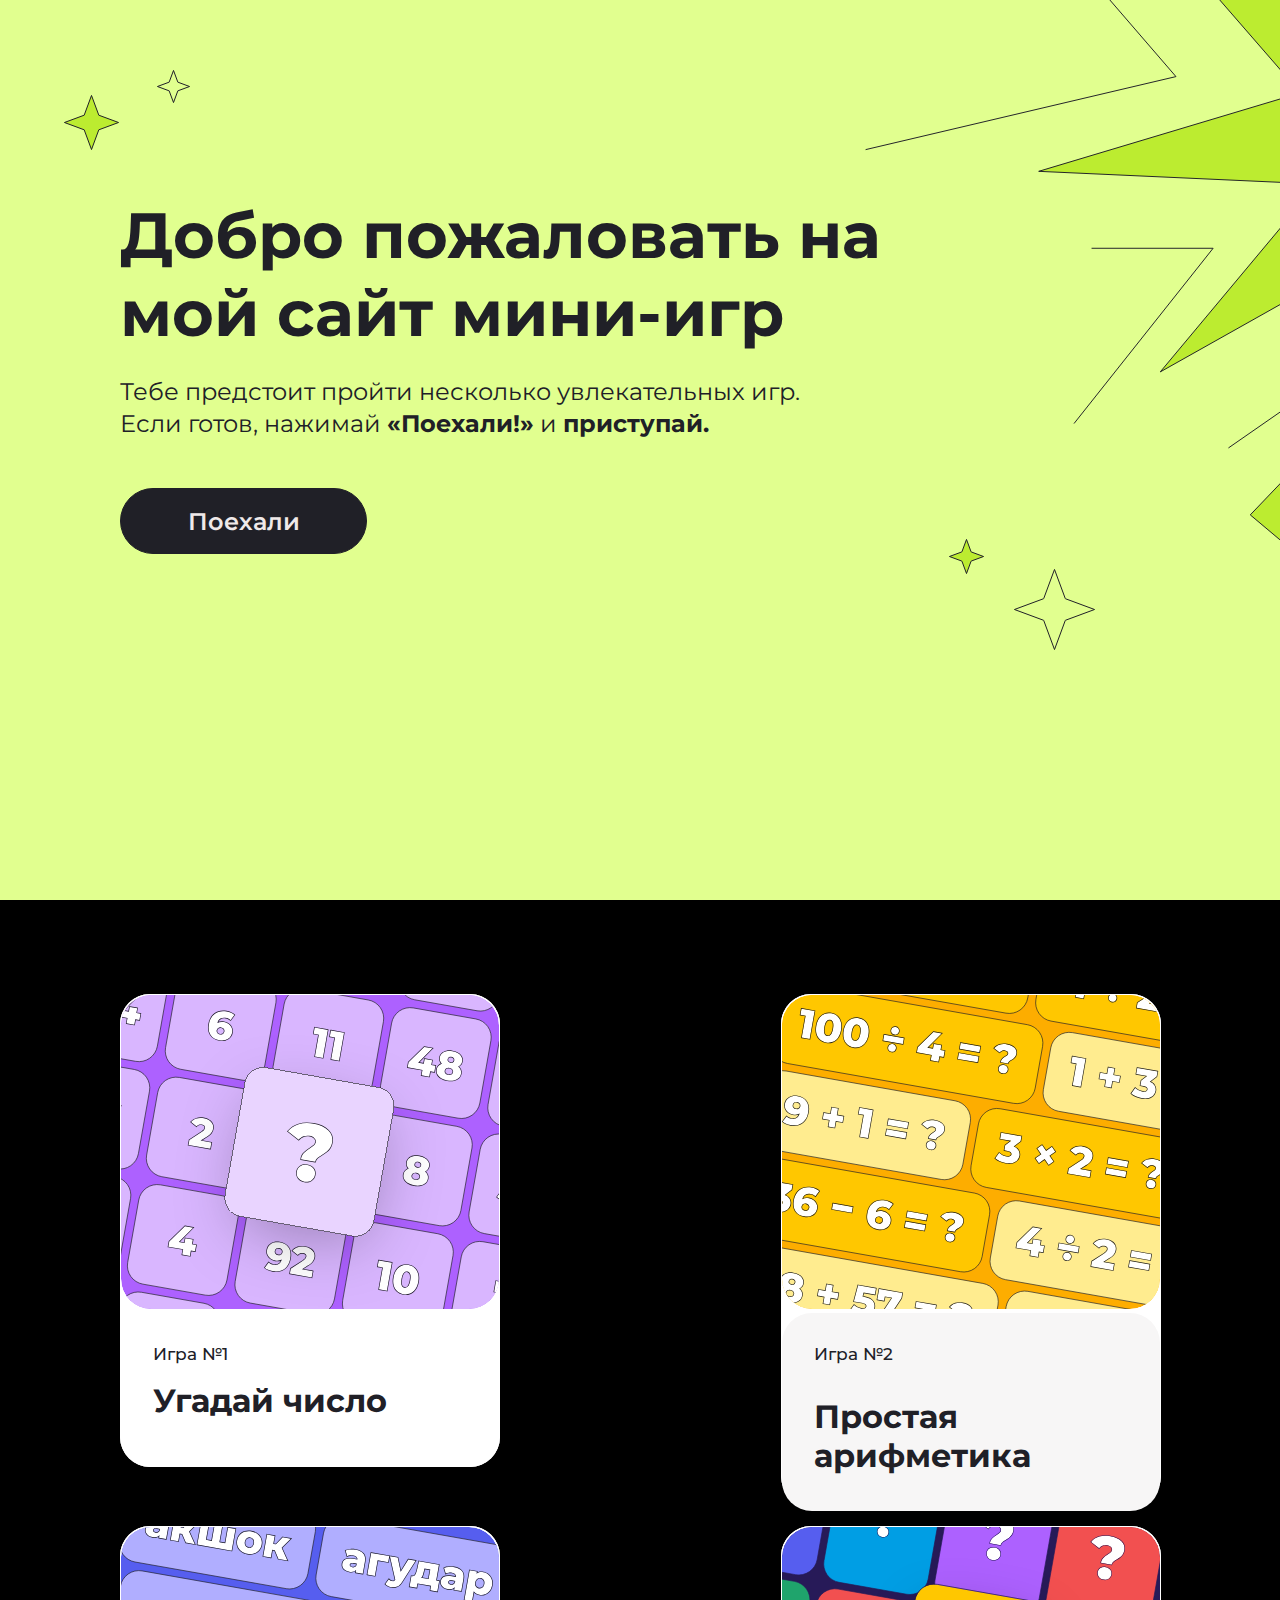
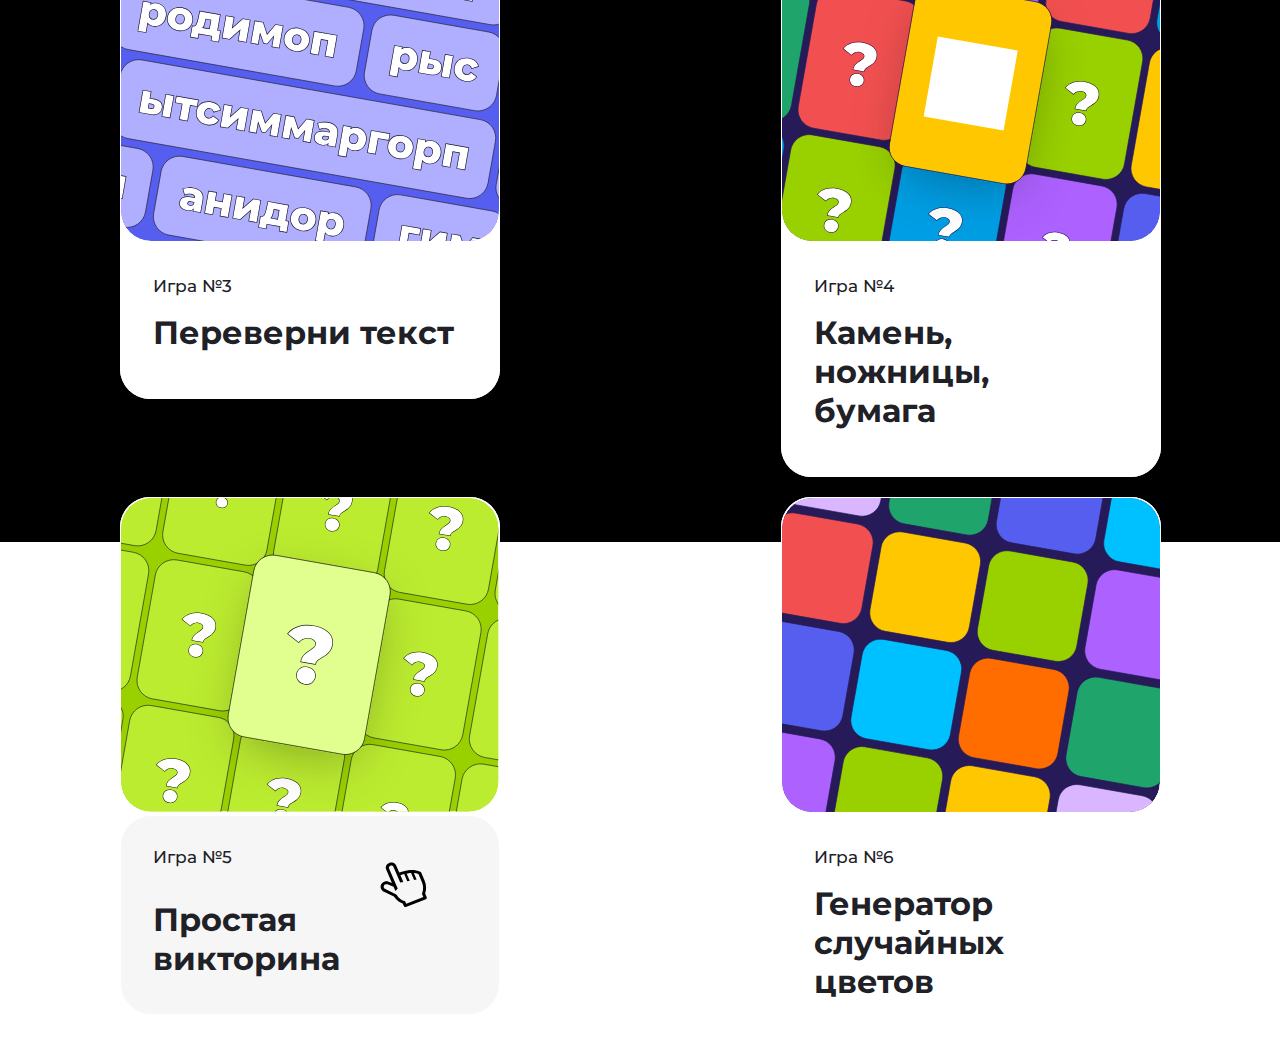
==== index.html @ 952670fd "убрала полосу" ====
<!-- index.html -->
<!DOCTYPE html>
<html lang="en">
 <head>
    <meta charset="UTF-8">
    <meta http-equiv="X-UA-Compatible" content="IE=edge">
    <meta name="viewport" content="width=device-width, initial-scale=1.0">
    <title>Мини-игры</title>
            <link rel="preconnect" href="https://fonts.googleapis.com">
            <link rel="preconnect" href="https://fonts.gstatic.com" crossorigin>
            <link href="https://fonts.googleapis.com/css2?family=Montserrat:wght@400;500;600&display=swap" rel="stylesheet">
            <link rel="stylesheet" type="text/css" href="stl.css">
</head>
<body>
    <div class="top-header center">
        <div class="header">
            <img src="img/Star 2.svg" alt="звезда 2" class="star2">
            <img src="img/Star 3.svg" alt="звезда 3" class="star3">
            <img src="img/Star 4.svg" alt="звезда 4" class="star4">
            <img src="img/Star 5.svg" alt="звезда 5" class="star5">
            <img src="img/Group 1597880565.svg"  alt="звезда 6" 
            class="grup">
       
        
        <h1 class="text">Добро пожаловать на мой сайт мини-игр</h1>
        <h2 class="top__text">Тебе предстоит пройти несколько увлекательных игр.
             Если готов, нажимай <strong>«Поехали!»</strong> и <strong>приступай.
                </strong></h2>
       
        <input type="button" class="buton" value="Поехали">
    </div>
    </div>


     
        <div class="product-box center">
        
            <div class="product-content">
                <div class="product-container center">
                <fieldset class="prod1">
                    <a class="product1" href="#">
                        <img src="img/card1.svg" alt="Викторина" 
                        class="product__img"></a>
                        <div class="link1">
                            <p class="product__name"  >Игра №1</p>
                            <p class="product__text1">Угадай число</p>
                            <div class="product__box-price" style="display: flex;gap: 2px;">
                            </div>
                        </div>
                         
                </fieldset>
                <fieldset class="prod2">
                    <a class="product1" href="#">
                        <img src="img/card2.svg" alt="Викторина" 
                        class="product__img"> </a>
                        <div class="link2">
                            <p class="product__name"  >Игра №2</p>
                            <p class="product__text2">Простая арифметика</p>
                            <div class="product__box-price" style="display: flex;gap: 2px;">
                            </div>
                        </div>
                        
                </fieldset>
       
                <fieldset class="prod1">
            <a class="product1" href="#">
                <img src="img/card3.svg" alt="перевертыш" 
                class="product__img"> </a>
                <div class="link1">
                    <p class="product__name"  >Игра №3</p>
                    <p class="product__text1">Переверни текст</p>
                    <div class="product__box-price" style="display: flex;gap: 2px;">
                    </div>
                </div>
                
                </fieldset>
           
                <fieldset class="prod4">
            <a class="product4" href="#">
            <img src="img/card4.svg" alt="КНБ" class="product__img"></a>
            <div class="link4">
                <p class="product__name">Игра №4</p>
                <p class="product__text4">Камень,<br> ножницы,<br>  
                    бумага</p>
                <div class="product__box-price" style="display: flex;gap: 2px;">
                </div>
            </div>

        
                </fieldset>
                <fieldset class="prod2">
                <a class="product5" href="#">
                <img src="img/card5.svg" alt="Првик" class="product__img"> </a>
                <div class="link2">
                    <p class="product__name">Игра №5</p>
                    <p class="product__text2">Простая викторина</p>
                    <img src="img/ruka.svg" alt="рука" class="prod__cart">
                    <div class="product__box-price" style="display: flex;gap: 2px;">
                    </div>
                </div>
    
           
                </fieldset>
                <fieldset class="prod4">
                    <a class="product4" href="#">
                    <img src="img/card6.svg" alt="ГСЦ" class="product__img"></a>
                    <div class="link4">
                        <p class="product__name">Игра №6</p>
                        <p class="product__text4">Генератор <br> случайных <br> цветов</p>
                        <div class="product__box-price" style="display: flex;gap: 2px;">
                        </div>
                    </div>
        
                
                    </fieldset>
            </div>
        </div>
        </div>
</body>
</html>
---- stl.css ----
*{
    margin: 0;
    padding: 0;
  }
  
  body {
    font-family: 'Montserrat','sans-serif';
  }
  .center {
    padding-left: calc(50% - 720px);
    padding-right: calc(50% - 720px);
  }
  
    .header {
      width: 1440px;
      height: 100vh;
      background: #E1FF8F;
      position: relative; 
 }
  .star2 {
    position: absolute;
     width: 57px;
    height: 57px;
    top: 94px;
    left: 63px;
    border: 1px 0px 0px 0px;
    color:#E1FF8F;
   
     }

.star3 {
    position: absolute;
    width: 35px;
    height: 35px;
    top: 69px;
    left: 156px;
    gap: 0px;
    border: 1px 0px 0px 0px;

}
.star4 {
  position: absolute;
  width: 83px;
  height: 83px;
  top: 568px;
  left: 1013px;
   
}
.star5 {
 /* width: 37px;
  height: 37px;
  top: 538px;
  left: 948px;
  color:#E1FF8F ;

   Star 5 */

box-sizing: border-box;
position: absolute;
width: 37px;
height: 37px;
left: 948px;
top: 538px;
color: #BCEC30;


}
.grup {
  position: absolute;       
  width: 574px;
  height: 1130.46px;
  top: -175px;
  left: 865px;
}
.text {
  font-family: Montserrat;
  font-size: 64px;
  font-weight: 700;
  line-height: 78.02px;
  text-align: left;
  width: 769px;
  height: 156px;
  color: #202027;
  padding-top: 196px;
  padding-bottom: 24px;
  padding-left: 120px;
  }

.top__text {
  font-family: Montserrat;
  font-size: 24px;
  font-weight: 400;
  line-height: 32px;
  text-align: left;
  width: 720px;
  height: 64px;
  color: #202027;
  padding-left: 120px;
  padding-bottom: 48px;

}
.buton {
 box-sizing: border-box;

/* Auto layout */
display: flex;
flex-direction: row;
justify-content: center;
align-items: center;
padding: 16px 28px;
gap: 10px;

width: 247px;
height: 66px;

background: #202027;
color: #efe9e9;
border: 1px solid #202027;
border-radius: 60px;
font-family: Montserrat;
font-size: 24px;
font-weight: 600;
line-height: 34.01px;
text-align: center;

/* Inside auto layout */
flex: none;
order: 1;
flex-grow: 0;
margin-left: 120px;
margin-bottom: 156px;
}

.buton:hover {
    background: #FFFFFF; /* Белый фон при наведении */
    color: #000000;      /* Черный текст при наведении */
  }

  .product-content {
  width: 100%;
  height: 1242px;
  background-color: #000;
  display: flex;
  column-gap: 32px;
  row-gap: 56px;
  flex-wrap: wrap;
}
.product-container {
  display: flex;
  flex-wrap: wrap;
  justify-content: space-between; /* Распределение пространства */
  width: 1201px;
  height: 1056px;
  padding-top: 94px;
  padding-bottom: 92px;
  padding-left: 120px;
  padding-right: 119px;
}

.product-container fieldset {
  margin-bottom: 20px; /* Отступ между рядами */
}

.prod1 {
  width: 378px;
  height: 473px;
  border-radius: 30px;
  border: 1px solid #ffffff;
  box-sizing: border-box;
  background: #ffffff;
}

.prod2{
  width: 378px;
  height: 512px;
  border-radius: 30px;
  border: 1px solid #ffffff;
  box-sizing: border-box;
  background: #ffffff;
  position: relative;
}
.prod__cart {
 position: absolute;
  width: 48px;
  height: 48px;
  top: 363px;
  left: 259px;
  
}

.prod4 {
  width: 378px;
  height: 551px;
  border-radius: 30px;
  border: 1px solid #ffffff;
  box-sizing: border-box;
  background: #ffffff;
}

.product__img {
  width: 378px;
  height: 314px;
  border-radius: 30px;
}

.link1 {
  width: 378px;
  height: 159px;
  border-radius: 30px;
}
.link2 {
  width: 378px;
  height: 198px;
  border-radius: 30px;
  background: #F7F6F6;
}

.link4 {
  width:378px;
  height: 237px;
  border-radius: 30px;
}


.product__name {
  font-family: Montserrat;
  font-size: 17.19px;
  font-weight: 500;
  line-height: 18.91px;
  text-align: left;
  color: #202027;
  width: 108px;
  height: 36px;
  padding-left: 32px;
  padding-top: 32px;
  border-radius: 52.58px;
}

.product__text1 {
  width: 314px;
  height: 39px;
  font-family: Montserrat;
  font-size: 32px;
  font-weight: 700;
  line-height: 39.01px;
  text-align: left;
  padding-left: 32px;
  padding-right: 32px;
  padding-bottom: 36px;
  color: #202027;
}
.product__text2 {
  width: 314px;
  height: 78px;
  font-family: Montserrat;
  font-size: 32px;
  font-weight: 700;
  line-height: 39.01px;
  text-align: left;
  padding-left: 32px;
  padding-right: 32px;
  padding-bottom: 36px;
  padding-top: 16px;
  color: #202027;
}
.product__text4 {
  width: 314px;
  height: 117px;
  font-family: Montserrat;
  font-size: 32px;
  font-weight: 700;
  line-height: 39.01px;
  text-align: left;
  padding-left: 32px;
  padding-right: 32px;
  padding-bottom: 36px;
  color: #202027;
} 

  .product-content {
    display: flex;
    column-gap: 32px;
    row-gap: 56px;
    flex-wrap: wrap;
  }
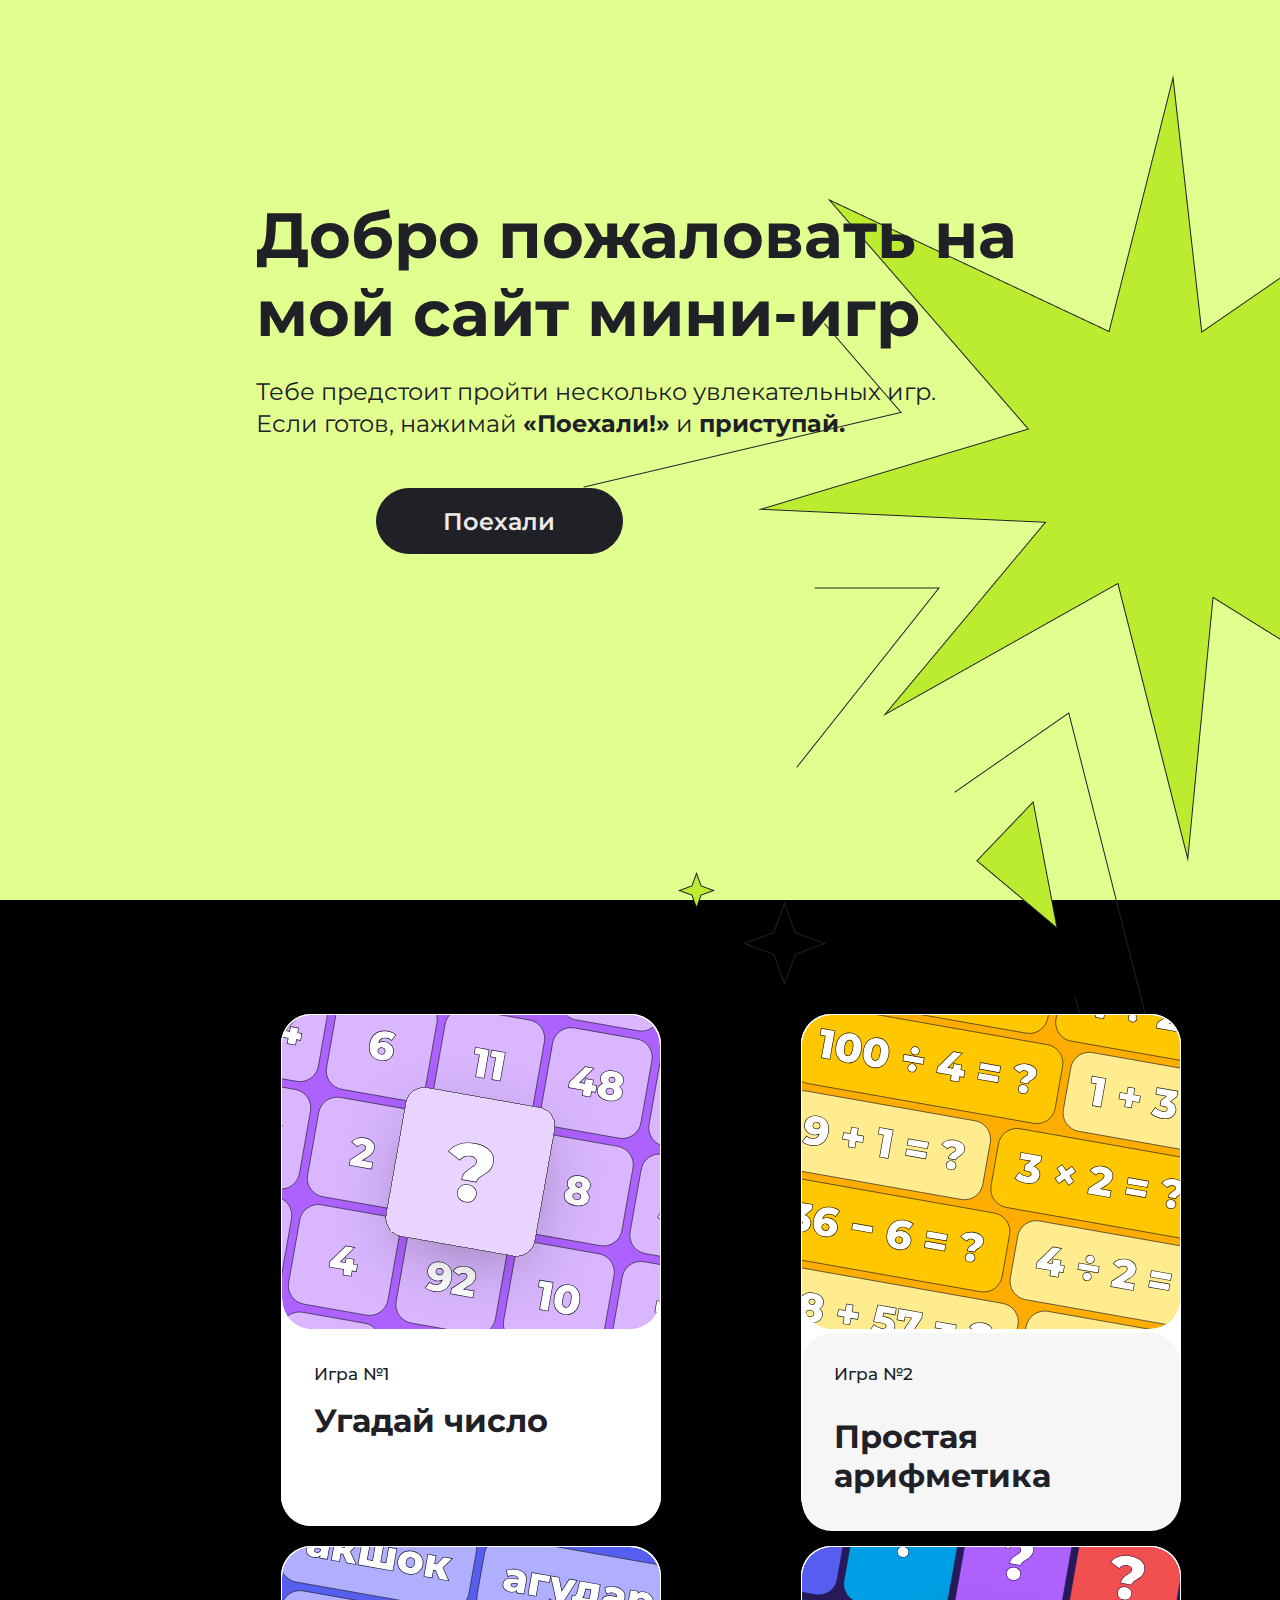
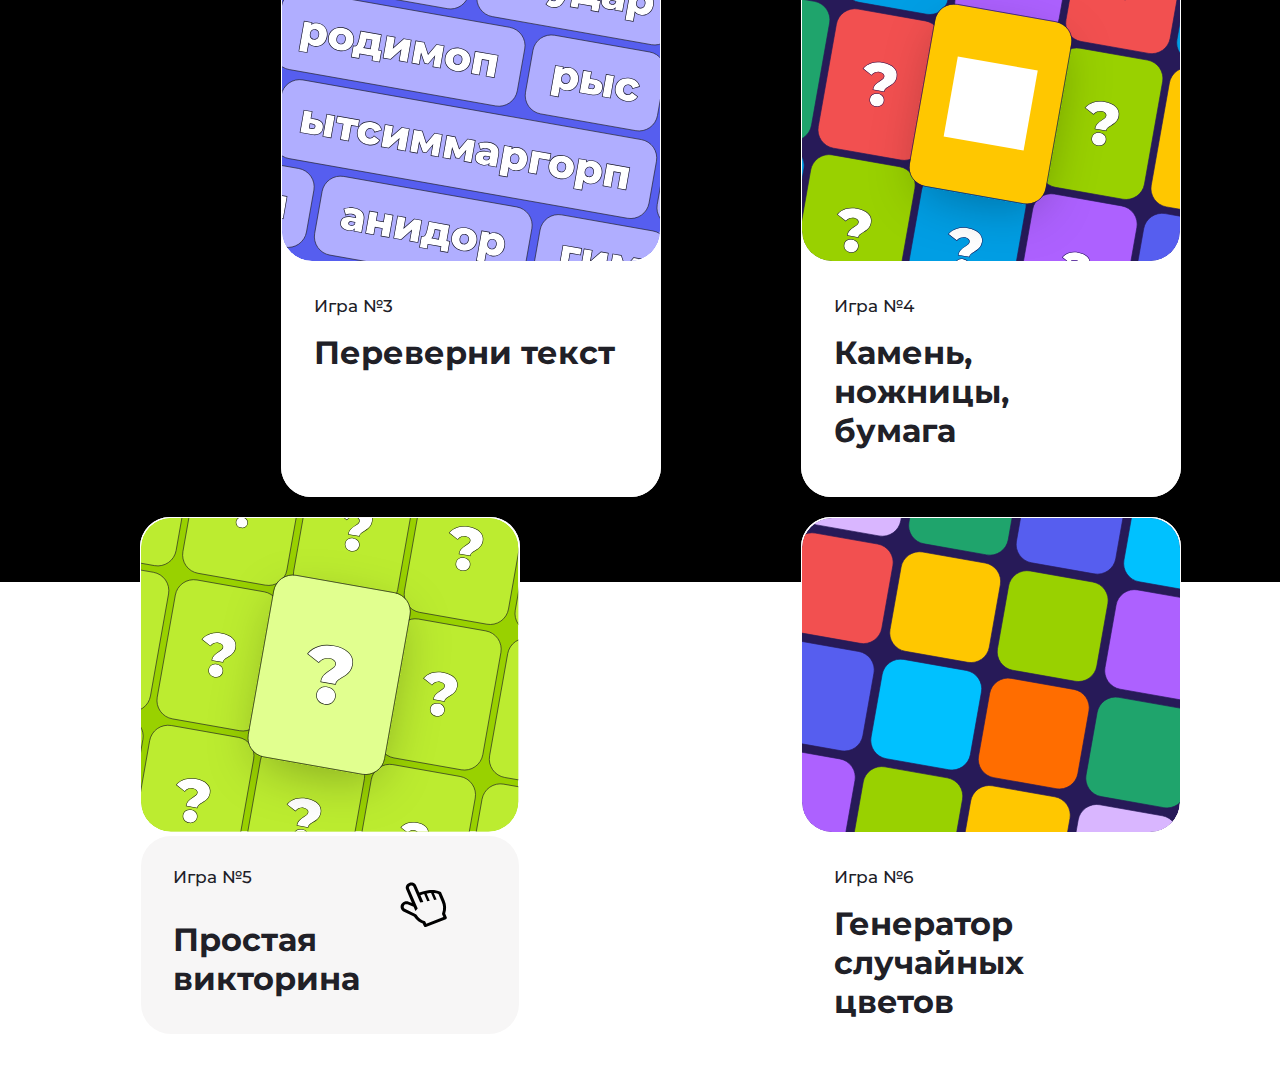
==== commit d829d184: "смотри hw-2 b и script" ====
--- a/index.html
+++ b/index.html
@@ -14,14 +14,8 @@
 <body>
     <div class="top-header center">
         <div class="header">
-            <img src="img/Star 2.svg" alt="звезда 2" class="star2">
-            <img src="img/Star 3.svg" alt="звезда 3" class="star3">
-            <img src="img/Star 4.svg" alt="звезда 4" class="star4">
-            <img src="img/Star 5.svg" alt="звезда 5" class="star5">
-            <img src="img/Group 1597880565.svg"  alt="звезда 6" 
-            class="grup">
-       
-        
+            <a class="logo" href="index.html"><img class="logo__img"  src="img/Group 1597880566.png" alt="logo"></a>     
+        <div class="head__text"> 
         <h1 class="text">Добро пожаловать на мой сайт мини-игр</h1>
         <h2 class="top__text">Тебе предстоит пройти несколько увлекательных игр.
              Если готов, нажимай <strong>«Поехали!»</strong> и <strong>приступай.
@@ -30,7 +24,7 @@
         <input type="button" class="buton" value="Поехали">
     </div>
     </div>
-
+    </div>
 
      
         <div class="product-box center">
--- a/stl.css
+++ b/stl.css
@@ -2,100 +2,60 @@
     margin: 0;
     padding: 0;
   }
-  
-  body {
-    font-family: 'Montserrat','sans-serif';
-  }
+   
   .center {
     padding-left: calc(50% - 720px);
-    padding-right: calc(50% - 720px);
-  }
-  
+    padding-right: calc(50% - 7200px);
+  }
+  .top-header {
+    max-width: 100%;
+    height: 100vh;
+    
+}
     .header {
-      width: 1440px;
+      width: 100%;
       height: 100vh;
       background: #E1FF8F;
+      background-size: cover;
+      background-position: center;
+      background-repeat: no-repeat;
       position: relative; 
+      display: flex;
+      flex-direction: column;
+      align-items: center;
+    
  }
-  .star2 {
-    position: absolute;
-     width: 57px;
-    height: 57px;
-    top: 94px;
-    left: 63px;
-    border: 1px 0px 0px 0px;
-    color:#E1FF8F;
-   
-     }
-
-.star3 {
-    position: absolute;
-    width: 35px;
-    height: 35px;
-    top: 69px;
-    left: 156px;
-    gap: 0px;
-    border: 1px 0px 0px 0px;
-
-}
-.star4 {
+.logo__img {
+  padding-top: 356 px;
+  padding-left: 171px;
+}
+.head__text {
+  display: flex;
+  flex-direction: column;
+  align-items: flex-start;
   position: absolute;
-  width: 83px;
-  height: 83px;
-  top: 568px;
-  left: 1013px;
-   
-}
-.star5 {
- /* width: 37px;
-  height: 37px;
-  top: 538px;
-  left: 948px;
-  color:#E1FF8F ;
-
-   Star 5 */
-
-box-sizing: border-box;
-position: absolute;
-width: 37px;
-height: 37px;
-left: 948px;
-top: 538px;
-color: #BCEC30;
-
-
-}
-.grup {
-  position: absolute;       
-  width: 574px;
-  height: 1130.46px;
-  top: -175px;
-  left: 865px;
-}
+  max-width: 769px;
+  top: 196px;
+ }
 .text {
   font-family: Montserrat;
   font-size: 64px;
   font-weight: 700;
   line-height: 78.02px;
   text-align: left;
-  width: 769px;
+  max-width: 769px;
   height: 156px;
   color: #202027;
-  padding-top: 196px;
   padding-bottom: 24px;
-  padding-left: 120px;
-  }
-
+   }
 .top__text {
   font-family: Montserrat;
   font-size: 24px;
   font-weight: 400;
   line-height: 32px;
   text-align: left;
-  width: 720px;
-  height: 64px;
-  color: #202027;
-  padding-left: 120px;
+  max-width: 720px;
+  color: #202027;
   padding-bottom: 48px;
 
 }
@@ -141,16 +101,18 @@
   height: 1242px;
   background-color: #000;
   display: flex;
-  column-gap: 32px;
+  flex-direction: column;
   row-gap: 56px;
   flex-wrap: wrap;
+  padding: 20px; /* Отступы вокруг контента */
 }
 .product-container {
   display: flex;
   flex-wrap: wrap;
   justify-content: space-between; /* Распределение пространства */
-  width: 1201px;
+ max-width: 1201px;
   height: 1056px;
+
   padding-top: 94px;
   padding-bottom: 92px;
   padding-left: 120px;
@@ -162,12 +124,14 @@
 }
 
 .prod1 {
-  width: 378px;
-  height: 473px;
+  width: 100%; /* Заменено фиксированной шириной на 100% */
+  max-width: 378px; /* Максимальная ширина блока */
+  height: auto; /* Автоматическая высота */
   border-radius: 30px;
   border: 1px solid #ffffff;
   box-sizing: border-box;
   background: #ffffff;
+  margin: 0 auto; /* Центрирование блока */
 }
 
 .prod2{
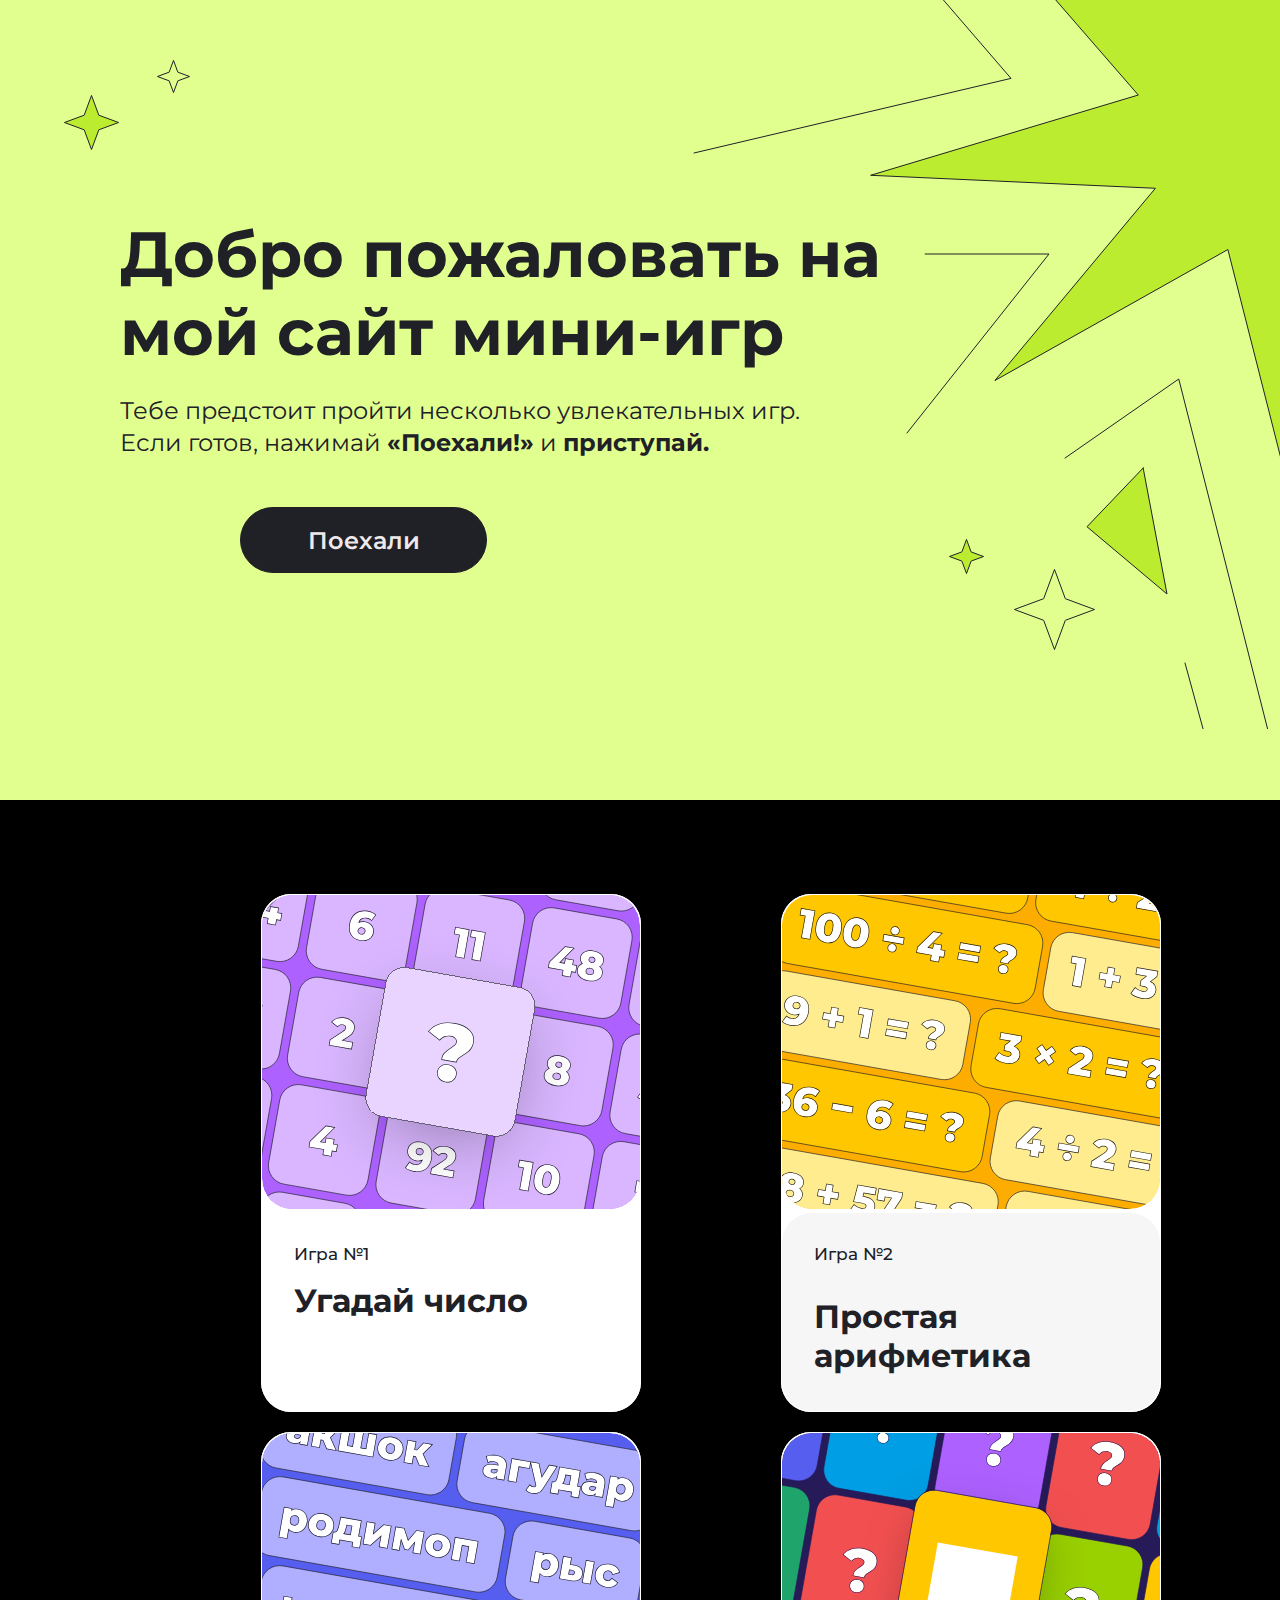
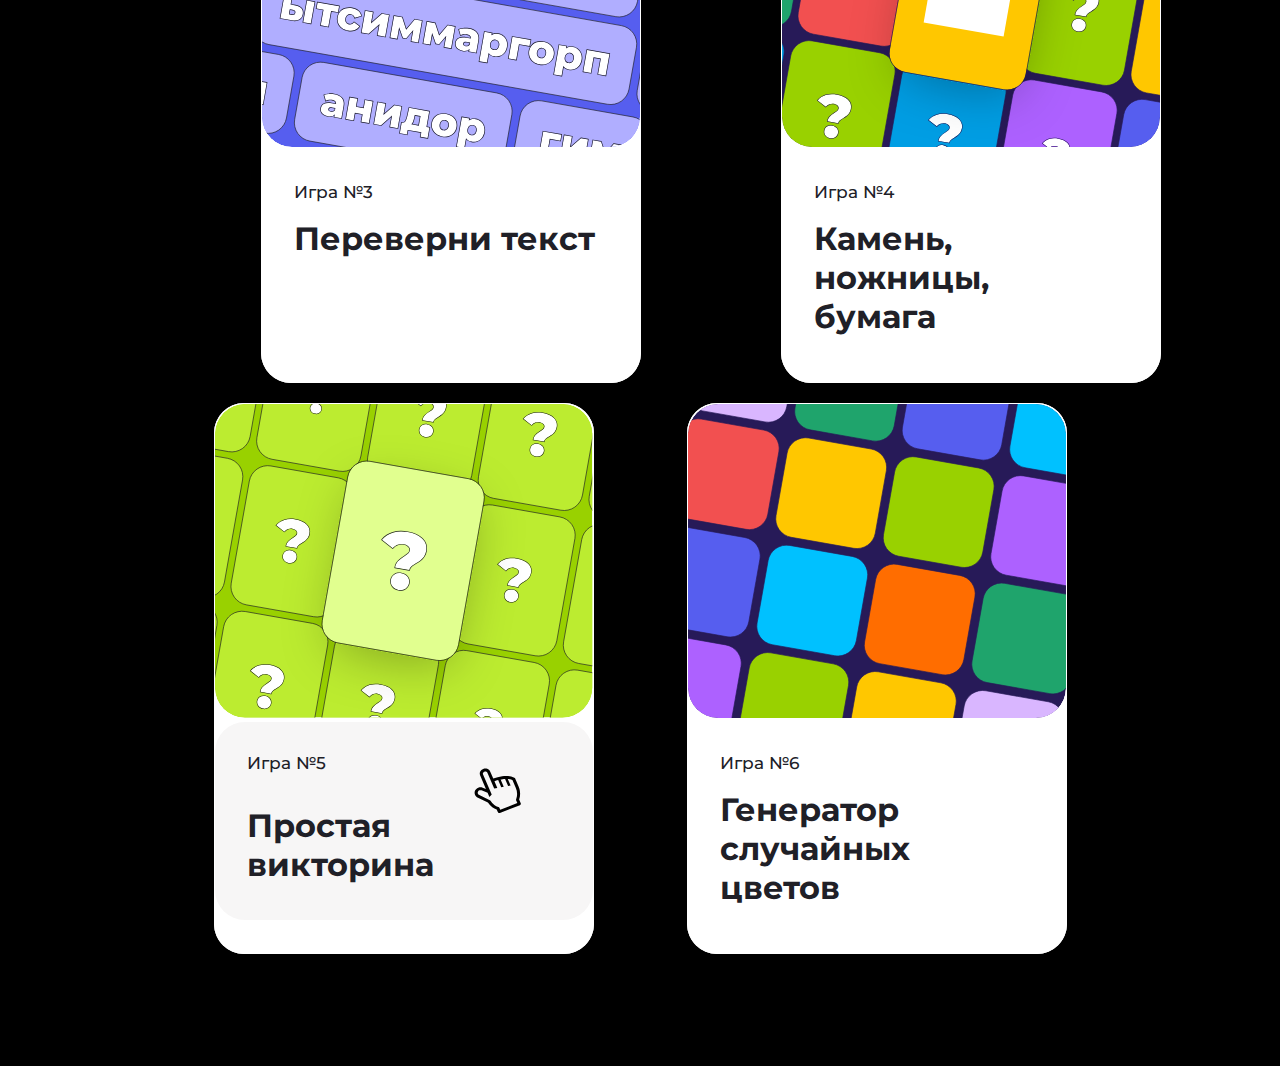
==== commit 9d4630bf: "Add files via upload" ====
--- a/index.html
+++ b/index.html
@@ -1,114 +1,111 @@
- <!-- index.html -->
-<!DOCTYPE html>
-<html lang="en">
- <head>
-    <meta charset="UTF-8">
-    <meta http-equiv="X-UA-Compatible" content="IE=edge">
-    <meta name="viewport" content="width=device-width, initial-scale=1.0">
-    <title>Мини-игры</title>
-            <link rel="preconnect" href="https://fonts.googleapis.com">
-            <link rel="preconnect" href="https://fonts.gstatic.com" crossorigin>
-            <link href="https://fonts.googleapis.com/css2?family=Montserrat:wght@400;500;600&display=swap" rel="stylesheet">
-            <link rel="stylesheet" type="text/css" href="stl.css">
-</head>
-<body>
-    <div class="top-header center">
-        <div class="header">
-            <a class="logo" href="index.html"><img class="logo__img"  src="img/Group 1597880566.png" alt="logo"></a>     
-        <div class="head__text"> 
-        <h1 class="text">Добро пожаловать на мой сайт мини-игр</h1>
-        <h2 class="top__text">Тебе предстоит пройти несколько увлекательных игр.
-             Если готов, нажимай <strong>«Поехали!»</strong> и <strong>приступай.
-                </strong></h2>
-       
-        <input type="button" class="buton" value="Поехали">
-    </div>
-    </div>
-    </div>
-
-     
-        <div class="product-box center">
-        
-            <div class="product-content">
-                <div class="product-container center">
-                <fieldset class="prod1">
-                    <a class="product1" href="#">
-                        <img src="img/card1.svg" alt="Викторина" 
-                        class="product__img"></a>
-                        <div class="link1">
-                            <p class="product__name"  >Игра №1</p>
-                            <p class="product__text1">Угадай число</p>
-                            <div class="product__box-price" style="display: flex;gap: 2px;">
-                            </div>
-                        </div>
-                         
-                </fieldset>
-                <fieldset class="prod2">
-                    <a class="product1" href="#">
-                        <img src="img/card2.svg" alt="Викторина" 
-                        class="product__img"> </a>
-                        <div class="link2">
-                            <p class="product__name"  >Игра №2</p>
-                            <p class="product__text2">Простая арифметика</p>
-                            <div class="product__box-price" style="display: flex;gap: 2px;">
-                            </div>
-                        </div>
-                        
-                </fieldset>
-       
-                <fieldset class="prod1">
-            <a class="product1" href="#">
-                <img src="img/card3.svg" alt="перевертыш" 
-                class="product__img"> </a>
-                <div class="link1">
-                    <p class="product__name"  >Игра №3</p>
-                    <p class="product__text1">Переверни текст</p>
-                    <div class="product__box-price" style="display: flex;gap: 2px;">
-                    </div>
-                </div>
-                
-                </fieldset>
-           
-                <fieldset class="prod4">
-            <a class="product4" href="#">
-            <img src="img/card4.svg" alt="КНБ" class="product__img"></a>
-            <div class="link4">
-                <p class="product__name">Игра №4</p>
-                <p class="product__text4">Камень,<br> ножницы,<br>  
-                    бумага</p>
-                <div class="product__box-price" style="display: flex;gap: 2px;">
-                </div>
-            </div>
-
-        
-                </fieldset>
-                <fieldset class="prod2">
-                <a class="product5" href="#">
-                <img src="img/card5.svg" alt="Првик" class="product__img"> </a>
-                <div class="link2">
-                    <p class="product__name">Игра №5</p>
-                    <p class="product__text2">Простая викторина</p>
-                    <img src="img/ruka.svg" alt="рука" class="prod__cart">
-                    <div class="product__box-price" style="display: flex;gap: 2px;">
-                    </div>
-                </div>
-    
-           
-                </fieldset>
-                <fieldset class="prod4">
-                    <a class="product4" href="#">
-                    <img src="img/card6.svg" alt="ГСЦ" class="product__img"></a>
-                    <div class="link4">
-                        <p class="product__name">Игра №6</p>
-                        <p class="product__text4">Генератор <br> случайных <br> цветов</p>
-                        <div class="product__box-price" style="display: flex;gap: 2px;">
-                        </div>
-                    </div>
-        
-                
-                    </fieldset>
-            </div>
-        </div>
-        </div>
-</body>
+ <!-- index.html -->
+<!DOCTYPE html>
+<html lang="en">
+ <head>
+    <meta charset="UTF-8">
+    <meta http-equiv="X-UA-Compatible" content="IE=edge">
+    <meta name="viewport" content="width=device-width, initial-scale=1.0">
+    <title>Мини-игры</title>
+            <link rel="preconnect" href="https://fonts.googleapis.com">
+            <link rel="preconnect" href="https://fonts.gstatic.com" crossorigin>
+            <link href="https://fonts.googleapis.com/css2?family=Montserrat:wght@400;500;600&display=swap" rel="stylesheet">
+            <link rel="stylesheet" type="text/css" href="stl.css">
+</head>
+<div>
+    <div class="top-header">
+      <div class="header center">
+            <a class="logo" href="index.html"><img class="bac"></a>     
+       <div class="head__text"> 
+        <h1 class="text">Добро пожаловать на мой сайт мини-игр</h1>
+        <h2 class="top__text">Тебе предстоит пройти несколько увлекательных игр.
+             Если готов, нажимай <strong>«Поехали!»</strong> и <strong>приступай.
+                </strong></h2>
+       
+        <input type="button" class="buton" value="Поехали">
+    </div>
+</div> 
+    </div>
+    </div>
+        <div class="product-box">
+        
+            <div class="product-content center">
+                <div class="product-container">
+                <fieldset class="prod1">
+                    <a class="product1" href="#">
+                        <img src="img/card1.svg" alt="Викторина" 
+                        class="product__img"></a>
+                        <div class="link1">
+                            <p class="product__name"  >Игра №1</p>
+                            <p class="product__text1">Угадай число</p>
+                            <div class="product__box-price" style="display: flex;gap: 2px;">
+                            </div>
+                        </div>
+                         
+                </fieldset>
+                <fieldset class="prod2">
+                    <a class="product1" href="#">
+                        <img src="img/card2.svg" alt="Викторина" 
+                        class="product__img"> </a>
+                        <div class="link2">
+                            <p class="product__name"  >Игра №2</p>
+                            <p class="product__text2">Простая арифметика</p>
+                            <div class="product__box-price" style="display: flex;gap: 2px;">
+                            </div>
+                        </div>
+                        
+                </fieldset>
+       
+                <fieldset class="prod1">
+            <a class="product1" href="#">
+                <img src="img/card3.svg" alt="перевертыш" 
+                class="product__img"> </a>
+                <div class="link1">
+                    <p class="product__name"  >Игра №3</p>
+                    <p class="product__text1">Переверни текст</p>
+                    <div class="product__box-price" style="display: flex;gap: 2px;">
+                    </div>
+                </div>
+                </fieldset>
+           
+                <fieldset class="prod4">
+            <a class="product4" href="#">
+            <img src="img/card4.svg" alt="КНБ" class="product__img">
+            </a>
+            <div class="link4">
+                <p class="product__name">Игра №4</p>
+                <p class="product__text4">Камень,<br> ножницы,<br>  
+                    бумага</p>
+                <div class="product__box-price" style="display: flex;gap: 2px;">
+                </div>
+            </div>
+
+        
+                </fieldset>
+                <fieldset class="prod2">
+                <a class="product5" href="#">
+                <img src="img/card5.svg" alt="Првик" class="product__img"> </a>
+                <div class="link2">
+                    <p class="product__name">Игра №5</p>
+                    <p class="product__text2">Простая викторина</p>
+                    <img src="img/ruka.svg" alt="рука" class="prod__cart">
+                    <div class="product__box-price" style="display: flex;gap: 2px;">
+                    </div>
+                </div>
+    
+           
+                </fieldset>
+                <fieldset class="prod4">
+                    <a class="product4" href="#">
+                    <img src="img/card6.svg" alt="ГСЦ" class="product__img"></a>
+                    <div class="link4">
+                        <p class="product__name">Игра №6</p>
+                        <p class="product__text4">Генератор <br> случайных <br> цветов</p>
+                        <div class="product__box-price" style="display: flex;gap: 2px;">
+                        </div>
+                    </div>
+                </fieldset>
+            </div>
+        </div>
+        </div>
+</body>
 </html>--- a/stl.css
+++ b/stl.css
@@ -1,250 +1,243 @@
-*{
-    margin: 0;
-    padding: 0;
-  }
-   
-  .center {
-    padding-left: calc(50% - 720px);
-    padding-right: calc(50% - 7200px);
-  }
-  .top-header {
-    max-width: 100%;
-    height: 100vh;
-    
-}
-    .header {
-      width: 100%;
-      height: 100vh;
-      background: #E1FF8F;
-      background-size: cover;
-      background-position: center;
-      background-repeat: no-repeat;
-      position: relative; 
-      display: flex;
-      flex-direction: column;
-      align-items: center;
-    
- }
-.logo__img {
-  padding-top: 356 px;
-  padding-left: 171px;
-}
-.head__text {
-  display: flex;
-  flex-direction: column;
-  align-items: flex-start;
-  position: absolute;
-  max-width: 769px;
-  top: 196px;
- }
-.text {
-  font-family: Montserrat;
-  font-size: 64px;
-  font-weight: 700;
-  line-height: 78.02px;
-  text-align: left;
-  max-width: 769px;
-  height: 156px;
-  color: #202027;
-  padding-bottom: 24px;
-   }
-.top__text {
-  font-family: Montserrat;
-  font-size: 24px;
-  font-weight: 400;
-  line-height: 32px;
-  text-align: left;
-  max-width: 720px;
-  color: #202027;
-  padding-bottom: 48px;
-
-}
-.buton {
- box-sizing: border-box;
-
-/* Auto layout */
-display: flex;
-flex-direction: row;
-justify-content: center;
-align-items: center;
-padding: 16px 28px;
-gap: 10px;
-
-width: 247px;
-height: 66px;
-
-background: #202027;
-color: #efe9e9;
-border: 1px solid #202027;
-border-radius: 60px;
-font-family: Montserrat;
-font-size: 24px;
-font-weight: 600;
-line-height: 34.01px;
-text-align: center;
-
-/* Inside auto layout */
-flex: none;
-order: 1;
-flex-grow: 0;
-margin-left: 120px;
-margin-bottom: 156px;
-}
-
-.buton:hover {
-    background: #FFFFFF; /* Белый фон при наведении */
-    color: #000000;      /* Черный текст при наведении */
-  }
-
-  .product-content {
-  width: 100%;
-  height: 1242px;
-  background-color: #000;
-  display: flex;
-  flex-direction: column;
-  row-gap: 56px;
-  flex-wrap: wrap;
-  padding: 20px; /* Отступы вокруг контента */
-}
-.product-container {
-  display: flex;
-  flex-wrap: wrap;
-  justify-content: space-between; /* Распределение пространства */
- max-width: 1201px;
-  height: 1056px;
-
-  padding-top: 94px;
-  padding-bottom: 92px;
-  padding-left: 120px;
-  padding-right: 119px;
-}
-
-.product-container fieldset {
-  margin-bottom: 20px; /* Отступ между рядами */
-}
-
-.prod1 {
-  width: 100%; /* Заменено фиксированной шириной на 100% */
-  max-width: 378px; /* Максимальная ширина блока */
-  height: auto; /* Автоматическая высота */
-  border-radius: 30px;
-  border: 1px solid #ffffff;
-  box-sizing: border-box;
-  background: #ffffff;
-  margin: 0 auto; /* Центрирование блока */
-}
-
-.prod2{
-  width: 378px;
-  height: 512px;
-  border-radius: 30px;
-  border: 1px solid #ffffff;
-  box-sizing: border-box;
-  background: #ffffff;
-  position: relative;
-}
-.prod__cart {
- position: absolute;
-  width: 48px;
-  height: 48px;
-  top: 363px;
-  left: 259px;
-  
-}
-
-.prod4 {
-  width: 378px;
-  height: 551px;
-  border-radius: 30px;
-  border: 1px solid #ffffff;
-  box-sizing: border-box;
-  background: #ffffff;
-}
-
-.product__img {
-  width: 378px;
-  height: 314px;
-  border-radius: 30px;
-}
-
-.link1 {
-  width: 378px;
-  height: 159px;
-  border-radius: 30px;
-}
-.link2 {
-  width: 378px;
-  height: 198px;
-  border-radius: 30px;
-  background: #F7F6F6;
-}
-
-.link4 {
-  width:378px;
-  height: 237px;
-  border-radius: 30px;
-}
-
-
-.product__name {
-  font-family: Montserrat;
-  font-size: 17.19px;
-  font-weight: 500;
-  line-height: 18.91px;
-  text-align: left;
-  color: #202027;
-  width: 108px;
-  height: 36px;
-  padding-left: 32px;
-  padding-top: 32px;
-  border-radius: 52.58px;
-}
-
-.product__text1 {
-  width: 314px;
-  height: 39px;
-  font-family: Montserrat;
-  font-size: 32px;
-  font-weight: 700;
-  line-height: 39.01px;
-  text-align: left;
-  padding-left: 32px;
-  padding-right: 32px;
-  padding-bottom: 36px;
-  color: #202027;
-}
-.product__text2 {
-  width: 314px;
-  height: 78px;
-  font-family: Montserrat;
-  font-size: 32px;
-  font-weight: 700;
-  line-height: 39.01px;
-  text-align: left;
-  padding-left: 32px;
-  padding-right: 32px;
-  padding-bottom: 36px;
-  padding-top: 16px;
-  color: #202027;
-}
-.product__text4 {
-  width: 314px;
-  height: 117px;
-  font-family: Montserrat;
-  font-size: 32px;
-  font-weight: 700;
-  line-height: 39.01px;
-  text-align: left;
-  padding-left: 32px;
-  padding-right: 32px;
-  padding-bottom: 36px;
-  color: #202027;
-} 
-
-  .product-content {
-    display: flex;
-    column-gap: 32px;
-    row-gap: 56px;
-    flex-wrap: wrap;
-  }
-  +*{
+    margin: 0;
+    padding: 0;
+   }
+
+html, body {
+    height: 100%;
+}
+  
+  body {
+    font-family: 'Montserrat','sans-serif';
+  }
+  
+.center {
+  padding-left: calc(50%-600PX);
+  padding-right: calc(50%-600px);
+}
+
+    .header {
+      background: url(img/Group\ 1597880565.svg) no-repeat  right top,
+      url(img/Star\ 2.svg) no-repeat 63px 94px,
+      url(img/Star\ 3.svg) no-repeat 156px 59px,
+      url(img/Star\ 4.svg) no-repeat 1013px 568px,
+      url(img/Star\ 5.svg) no-repeat 948px 538px;
+     
+     }
+     .top-header {
+      height: 800px;
+      background: rgba(225, 255, 143, 1); 
+    }
+  
+.head__text {
+  display: flex;
+  flex-direction: column;
+  align-items: flex-start;
+  max-width: 769px;
+  padding-top: 196px;
+  padding-left: 120px;
+ }
+.text {
+  font-family: Montserrat;
+  font-size: 64px;
+  font-weight: 700;
+  line-height: 78.02px;
+  text-align: left;
+  max-width: 769px;
+  height: 156px;
+  color: #202027;
+  padding-bottom: 24px;
+   }
+.top__text {
+  font-family: Montserrat;
+  font-size: 24px;
+  font-weight: 400;
+  line-height: 32px;
+  text-align: left;
+  max-width: 720px;
+  color: #202027;
+  padding-bottom: 48px;
+
+}
+.buton {
+ box-sizing: border-box;
+
+/* Auto layout */
+display: flex;
+flex-direction: row;
+justify-content: center;
+align-items: center;
+padding: 16px 28px;
+gap: 10px;
+
+width: 247px;
+height: 66px;
+
+background: #202027;
+color: #efe9e9;
+border: 1px solid #202027;
+border-radius: 60px;
+font-family: Montserrat;
+font-size: 24px;
+font-weight: 600;
+line-height: 34.01px;
+text-align: center;
+
+/* Inside auto layout */
+flex: none;
+order: 1;
+flex-grow: 0;
+margin-left: 120px;
+margin-bottom: 156px;
+}
+
+.buton:hover {
+    background: #FFFFFF; /* Белый фон при наведении */
+    color: #000000;      /* Черный текст при наведении */
+  }
+.product-box {
+  width: 100%;
+  min-height: 1242px; 
+}
+  .product-content {
+
+   background-color: #000;
+  display: flex;
+  flex-direction: column;
+  row-gap: 56px;
+  flex-wrap: wrap;
+  column-gap: 32px;
+  
+}
+.product-container {
+  display: flex;
+  flex-wrap: wrap;
+  justify-content: space-between; /* Распределение пространства */
+  padding-top: 94px;
+  padding-bottom: 92px;
+  padding-left: 120px;
+  padding-right: 119px;
+  justify-content: space-evenly;
+  
+}
+
+
+.product-container fieldset {
+  margin-bottom: 20px; /* Отступ между рядами */
+}
+
+.prod1 {
+  width: 100%; /* Заменено фиксированной шириной на 100% */
+  max-width: 378px; /* Максимальная ширина блока */
+  height: auto; /* Автоматическая высота */
+  border-radius: 30px;
+  border: 1px solid #ffffff;
+  box-sizing: border-box;
+  background: #ffffff;
+  margin: 0 auto; /* Центрирование блока */
+}
+
+.prod2{
+ 
+  border-radius: 30px;
+  border: 1px solid #ffffff;
+  box-sizing: border-box;
+  background: #ffffff;
+  position: relative;
+}
+.prod__cart {
+ position: absolute;
+  width: 48px;
+  height: 48px;
+  top: 363px;
+  left: 259px;
+  }
+
+.prod4 {
+  width: 378px;
+  height: 551px;
+  border-radius: 30px;
+  border: 1px solid #ffffff;
+  box-sizing: border-box;
+  background: #ffffff;
+}
+
+.product__img {
+  width: 378px;
+  height: 314px;
+  border-radius: 30px;
+ 
+}
+
+.link1 {
+  width: 378px;
+  height: 159px;
+  border-radius: 30px;
+}
+.link2 {
+  width: 378px;
+  height: 198px;
+  border-radius: 30px;
+  background: #F7F6F6;
+}
+
+.link4 {
+  width:378px;
+  height: 237px;
+  border-radius: 30px;
+}
+
+.product__name {
+  font-family: Montserrat;
+  font-size: 17.19px;
+  font-weight: 500;
+  line-height: 18.91px;
+  text-align: left;
+  color: #202027;
+  width: 108px;
+  height: 36px;
+  padding-left: 32px;
+  padding-top: 32px;
+  border-radius: 52.58px;
+}
+
+.product__text1 {
+  width: 314px;
+  height: 39px;
+  font-family: Montserrat;
+  font-size: 32px;
+  font-weight: 700;
+  line-height: 39.01px;
+  text-align: left;
+  padding-left: 32px;
+  padding-right: 32px;
+  padding-bottom: 36px;
+  color: #202027;
+}
+.product__text2 {
+  width: 314px;
+  height: 78px;
+  font-family: Montserrat;
+  font-size: 32px;
+  font-weight: 700;
+  line-height: 39.01px;
+  text-align: left;
+  padding-left: 32px;
+  padding-right: 32px;
+  padding-bottom: 36px;
+  padding-top: 16px;
+  color: #202027;
+}
+.product__text4 {
+  width: 314px;
+  height: 117px;
+  font-family: Montserrat;
+  font-size: 32px;
+  font-weight: 700;
+  line-height: 39.01px;
+  text-align: left;
+  padding-left: 32px;
+  padding-right: 32px;
+  padding-bottom: 36px;
+  color: #202027;
+} 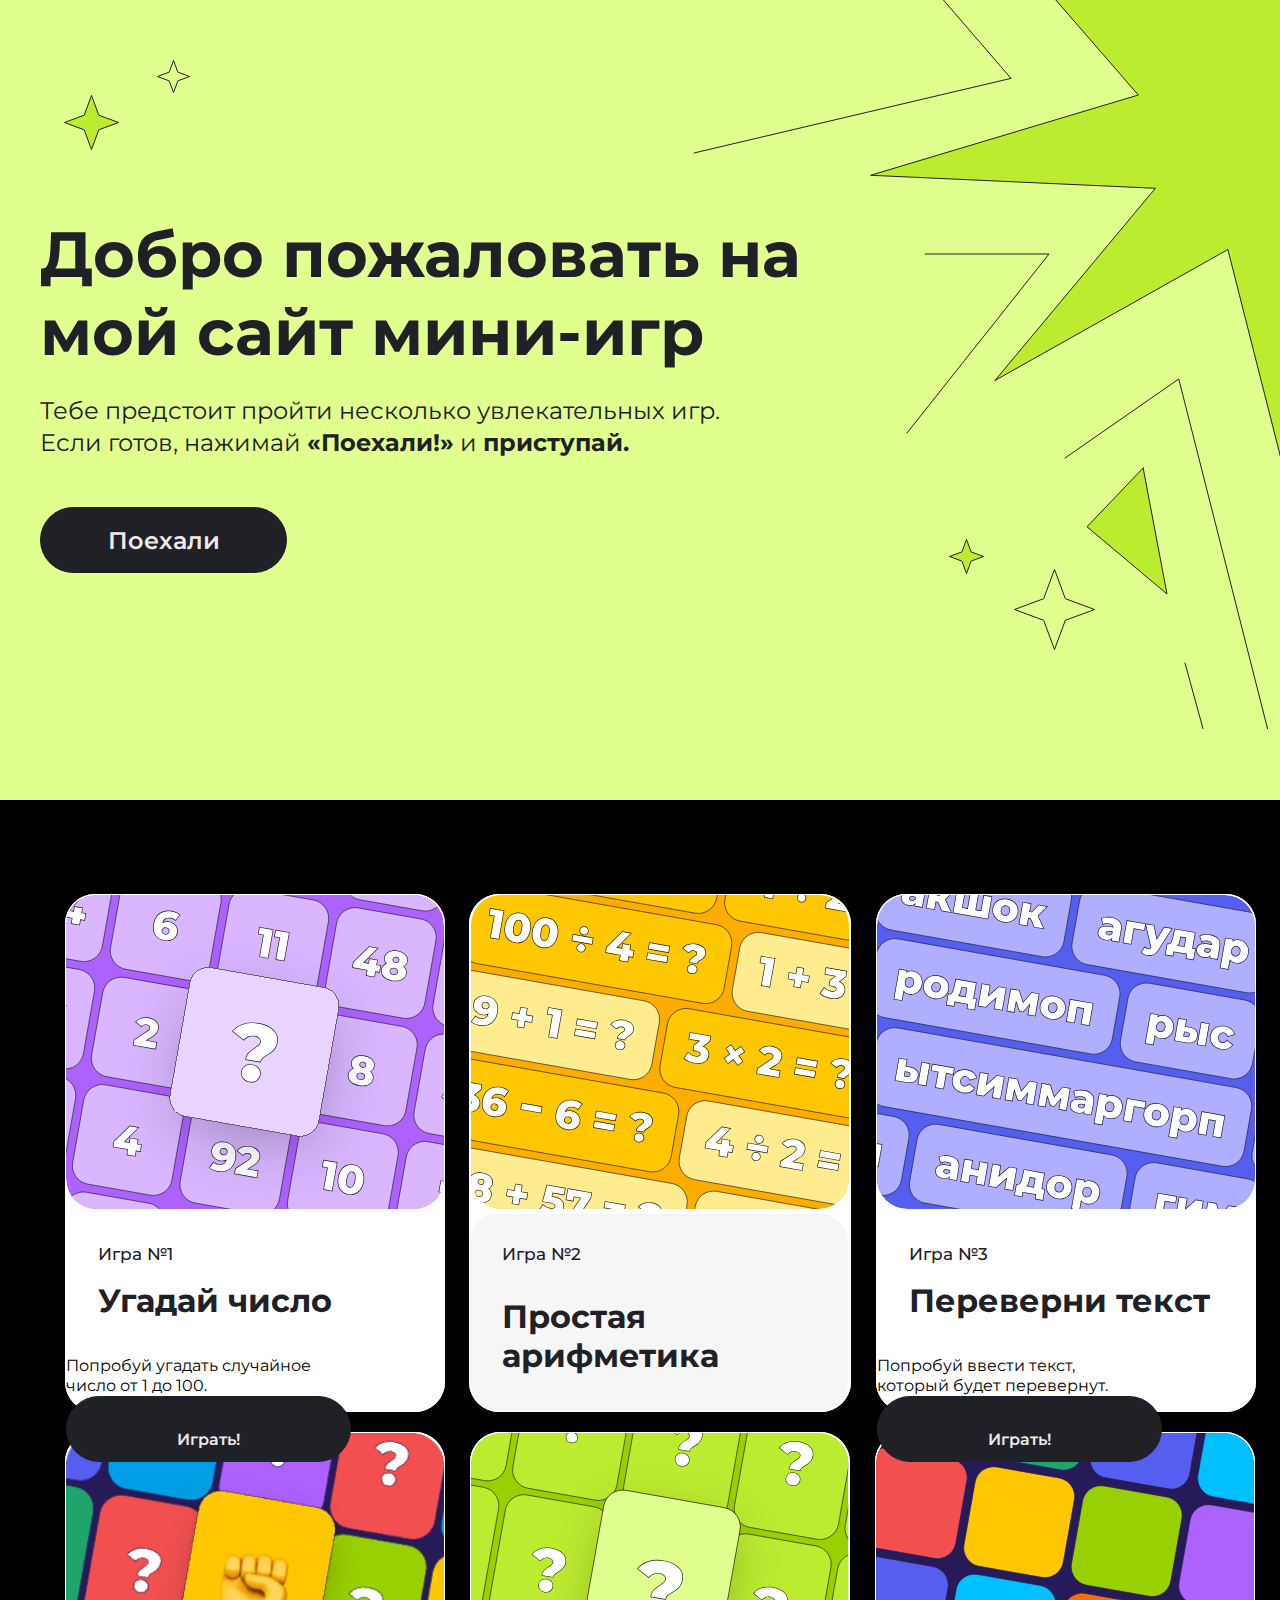
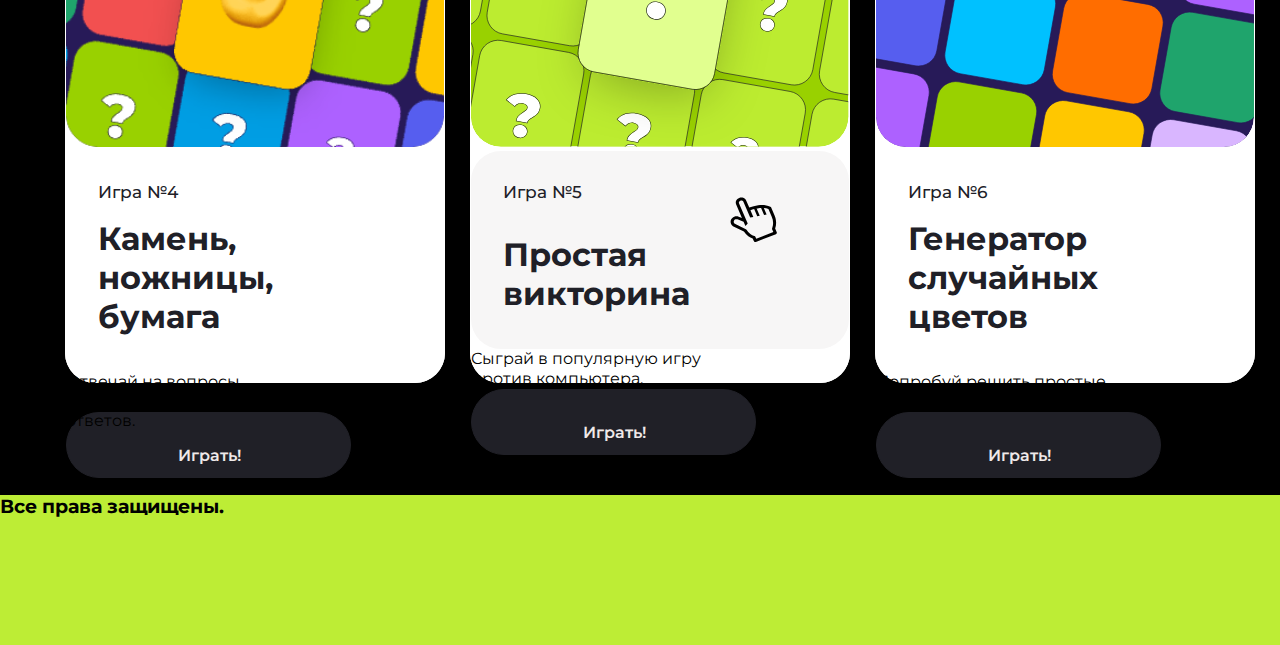
==== commit 7069bb26: "Add files via upload" ====
--- a/index.html
+++ b/index.html
@@ -11,7 +11,7 @@
             <link href="https://fonts.googleapis.com/css2?family=Montserrat:wght@400;500;600&display=swap" rel="stylesheet">
             <link rel="stylesheet" type="text/css" href="stl.css">
 </head>
-<div>
+<main>
     <div class="top-header">
       <div class="header center">
             <a class="logo" href="index.html"><img class="bac"></a>     
@@ -25,10 +25,17 @@
     </div>
 </div> 
     </div>
-    </div>
+    </main>
         <div class="product-box">
-        
-            <div class="product-content center">
+                <div class="product-content center">
+                <div class="tablet-only" id="tablet-only">
+                <h2 class="product__title">Об играх</h2>
+            <p class="product__text">В моей коллекции представлено 6 игр на разные темы.
+                 Игры несложные — в них может поиграть каждый.
+                  Все игры доступны для пользования.</p>
+                <h2 class="mini-only" id="mini-only">Мини-игры</h2>
+
+            </div>
                 <div class="product-container">
                 <fieldset class="prod1">
                     <a class="product1" href="#">
@@ -37,18 +44,24 @@
                         <div class="link1">
                             <p class="product__name"  >Игра №1</p>
                             <p class="product__text1">Угадай число</p>
+                            <p class="product__text1-only">Попробуй угадать случайное число от 1 до 100.</p>
+                            <input type="button" class="button-only" value="Играть!">
                             <div class="product__box-price" style="display: flex;gap: 2px;">
                             </div>
                         </div>
                          
                 </fieldset>
                 <fieldset class="prod2">
-                    <a class="product1" href="#">
+                    <a class="prod2" href="#">
                         <img src="img/card2.svg" alt="Викторина" 
                         class="product__img"> </a>
                         <div class="link2">
                             <p class="product__name"  >Игра №2</p>
                             <p class="product__text2">Простая арифметика</p>
+                            <p class="product__text1-only"> Попробуй решить простые 
+                                арифметические задачи.</p>
+                           
+                            <input type="button" class="button-only" value="Играть!">
                             <div class="product__box-price" style="display: flex;gap: 2px;">
                             </div>
                         </div>
@@ -60,8 +73,10 @@
                 <img src="img/card3.svg" alt="перевертыш" 
                 class="product__img"> </a>
                 <div class="link1">
-                    <p class="product__name"  >Игра №3</p>
+                    <p class="product__name">Игра №3</p>
                     <p class="product__text1">Переверни текст</p>
+                    <p class="product__text1-only">Попробуй ввести текст, который будет перевернут.</p>
+                    <input type="button" class="button-only" value="Играть!">
                     <div class="product__box-price" style="display: flex;gap: 2px;">
                     </div>
                 </div>
@@ -69,17 +84,18 @@
            
                 <fieldset class="prod4">
             <a class="product4" href="#">
-            <img src="img/card4.svg" alt="КНБ" class="product__img">
+            <img src="img/Card1.png" alt="КНБ" class="product__img">
             </a>
             <div class="link4">
                 <p class="product__name">Игра №4</p>
                 <p class="product__text4">Камень,<br> ножницы,<br>  
                     бумага</p>
+                    <p class="product__text1-only"> Отвечай на вопросы викторины с вариантами ответов.</p>
+                    <input type="button" class="button-only" value="Играть!">
                 <div class="product__box-price" style="display: flex;gap: 2px;">
                 </div>
             </div>
-
-        
+     
                 </fieldset>
                 <fieldset class="prod2">
                 <a class="product5" href="#">
@@ -88,24 +104,37 @@
                     <p class="product__name">Игра №5</p>
                     <p class="product__text2">Простая викторина</p>
                     <img src="img/ruka.svg" alt="рука" class="prod__cart">
+                    <p class="product__text1-only"> Сыграй в популярную игру против компьютера.</p>
+                    <input type="button" class="button-only" value="Играть!">
                     <div class="product__box-price" style="display: flex;gap: 2px;">
                     </div>
                 </div>
-    
-           
                 </fieldset>
+
                 <fieldset class="prod4">
                     <a class="product4" href="#">
                     <img src="img/card6.svg" alt="ГСЦ" class="product__img"></a>
                     <div class="link4">
                         <p class="product__name">Игра №6</p>
                         <p class="product__text4">Генератор <br> случайных <br> цветов</p>
+                        <p class="product__text1-only"> Попробуй решить простые арифметические задачи.</p>
+                        <input type="button" class="button-only" value="Играть!">
                         <div class="product__box-price" style="display: flex;gap: 2px;">
                         </div>
                     </div>
                 </fieldset>
+
+               
             </div>
         </div>
         </div>
+    </main>
+    <footer class="footer">
+        <footer-box center>
+            <h3 class="footer__title">Все права защищены.</h3>
+        </footer-box>
+       
+    </footer>
+    <script src="script.js"></script>
 </body>
 </html>--- a/stl.css
+++ b/stl.css
@@ -12,8 +12,8 @@
   }
   
 .center {
-  padding-left: calc(50%-600PX);
-  padding-right: calc(50%-600px);
+  padding-left: calc(50% - 600px);
+  padding-right: calc(50% -600px);
 }
 
     .header {
@@ -35,8 +35,8 @@
   align-items: flex-start;
   max-width: 769px;
   padding-top: 196px;
-  padding-left: 120px;
- }
+}
+  
 .text {
   font-family: Montserrat;
   font-size: 64px;
@@ -57,22 +57,18 @@
   max-width: 720px;
   color: #202027;
   padding-bottom: 48px;
-
-}
+}
+
 .buton {
  box-sizing: border-box;
-
-/* Auto layout */
 display: flex;
 flex-direction: row;
 justify-content: center;
 align-items: center;
 padding: 16px 28px;
 gap: 10px;
-
 width: 247px;
 height: 66px;
-
 background: #202027;
 color: #efe9e9;
 border: 1px solid #202027;
@@ -82,12 +78,7 @@
 font-weight: 600;
 line-height: 34.01px;
 text-align: center;
-
-/* Inside auto layout */
 flex: none;
-order: 1;
-flex-grow: 0;
-margin-left: 120px;
 margin-bottom: 156px;
 }
 
@@ -95,19 +86,72 @@
     background: #FFFFFF; /* Белый фон при наведении */
     color: #000000;      /* Черный текст при наведении */
   }
+
+  .button-only {
+    box-sizing: border-box;
+    display: flex;
+    flex-direction: row;
+    justify-content: center;
+    align-items: center;
+    width: 285px;
+    height: 55px;
+    border-radius: 60px;
+    padding: 16px 28px 16px 28px;
+    border: 1px;
+    font-family: Montserrat;
+    font-size: 16px;
+    font-weight: 600;
+    line-height: 22.67px;
+    text-align: center;
+    padding-bottom: 32px;
+    padding-top: 32px;
+    padding-left: 29px;
+    background: #202027;
+    color: #efe9e9;
+    border: 1px solid #202027;
+  }
+
 .product-box {
   width: 100%;
-  min-height: 1242px; 
-}
+  }
   .product-content {
-
-   background-color: #000;
-  display: flex;
-  flex-direction: column;
-  row-gap: 56px;
-  flex-wrap: wrap;
-  column-gap: 32px;
-  
+    background: #000000;
+    background-image: url(img/Star\ 11.svg) no-repeat  28px 1570px;
+   /*background-color: #eee7e7;*/
+    display: flex;
+    flex-direction: column;
+    row-gap: 56px;
+    flex-wrap: wrap;
+    column-gap: 32px;
+    
+}
+.geim-text {
+  width: 788px;
+  height: 96px;
+  padding-top: 94px;
+  padding-bottom: 72px;
+  padding-left: 119px;
+  padding-right: 474px;
+  }
+.product__title {
+  color: rgb(255, 255, 255);
+  font-family: Montserrat;
+  font-size: 64px;
+  font-weight: 700;
+  line-height: 78px;
+  letter-spacing: 0px;
+  text-align: left;
+  padding-bottom: 24px;
+}
+.product__text {
+  color: rgb(255, 255, 255);
+  font-family: Montserrat;
+  font-size: 24px;
+  font-weight: 400;
+  line-height: 32px;
+  letter-spacing: 0px;
+  text-align: left;
+ 
 }
 .product-container {
   display: flex;
@@ -115,12 +159,12 @@
   justify-content: space-between; /* Распределение пространства */
   padding-top: 94px;
   padding-bottom: 92px;
-  padding-left: 120px;
-  padding-right: 119px;
   justify-content: space-evenly;
   
 }
-
+.tablet-only {
+  display: none; /* По умолчанию скрываем текст */
+}
 
 .product-container fieldset {
   margin-bottom: 20px; /* Отступ между рядами */
@@ -138,8 +182,7 @@
 }
 
 .prod2{
- 
-  border-radius: 30px;
+   border-radius: 30px;
   border: 1px solid #ffffff;
   box-sizing: border-box;
   background: #ffffff;
@@ -166,8 +209,7 @@
   width: 378px;
   height: 314px;
   border-radius: 30px;
- 
-}
+ }
 
 .link1 {
   width: 378px;
@@ -240,4 +282,53 @@
   padding-right: 32px;
   padding-bottom: 36px;
   color: #202027;
-} +}
+.prod1, .prod2 {
+  position: relative;
+}
+.game__star1 {
+
+  position: absolute;
+  width: 584.72px;
+  height: 584.72px;
+  right: 20px; /* Обратите внимание на правое расстояние */
+  top: -40px; /* Сместите звезду вверх */
+  transform: rotate(-6.77deg);
+  z-index: -1; /* Убедитесь, что звезда под карточками */
+}
+.footer {
+
+  width: 1441px;
+  height: 150px;
+  top: 5770px;
+  background:rgb(189, 237, 53);
+}
+.mini-only {
+  width: 250px;
+  height: 49px;
+  font-family: Montserrat;
+  font-size: 40px;
+  font-weight: 700;
+  line-height: 48.76px;
+  text-align: left;
+  color: #ffffff;
+}
+
+/* По умолчанию скрываем элемент */
+.mini-only {
+  display: none;
+}
+.product__text1-only {
+  width: 249px;
+  height: 40px;
+  font-family: Montserrat;
+  font-size: 16px;
+  font-weight: 400;
+  line-height: 19.5px;
+  text-align: left;
+
+}
+
+
+
+
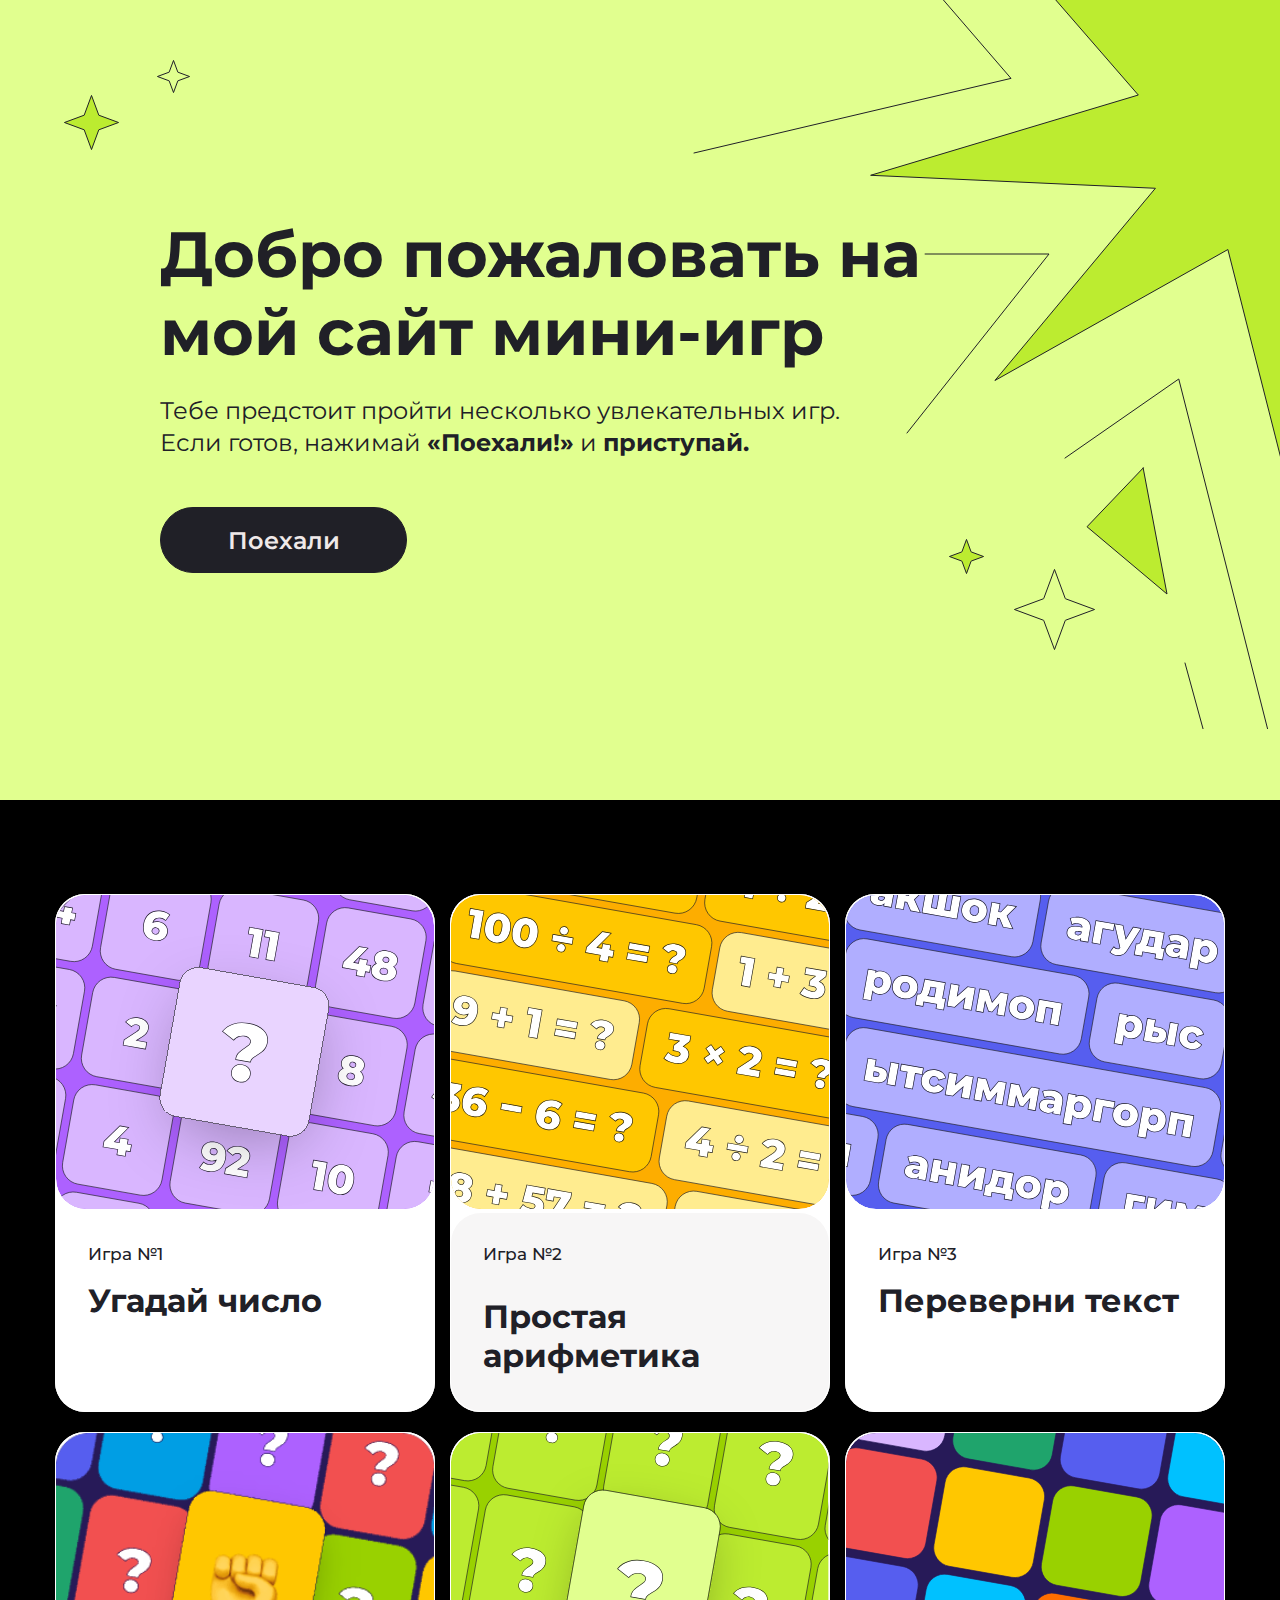
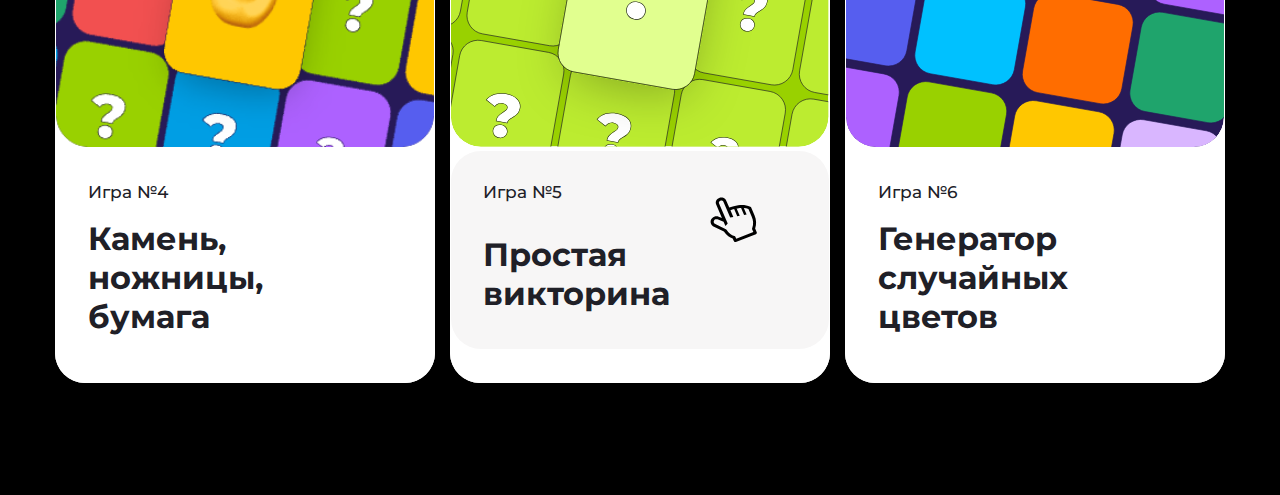
==== commit 0bdefeaf: "Merge pull request #5 from elenakos15/hw-3" ====
--- a/index.html
+++ b/index.html
@@ -1,140 +1,116 @@
- <!-- index.html -->
-<!DOCTYPE html>
-<html lang="en">
- <head>
-    <meta charset="UTF-8">
-    <meta http-equiv="X-UA-Compatible" content="IE=edge">
-    <meta name="viewport" content="width=device-width, initial-scale=1.0">
-    <title>Мини-игры</title>
-            <link rel="preconnect" href="https://fonts.googleapis.com">
-            <link rel="preconnect" href="https://fonts.gstatic.com" crossorigin>
-            <link href="https://fonts.googleapis.com/css2?family=Montserrat:wght@400;500;600&display=swap" rel="stylesheet">
-            <link rel="stylesheet" type="text/css" href="stl.css">
-</head>
-<main>
-    <div class="top-header">
-      <div class="header center">
-            <a class="logo" href="index.html"><img class="bac"></a>     
-       <div class="head__text"> 
-        <h1 class="text">Добро пожаловать на мой сайт мини-игр</h1>
-        <h2 class="top__text">Тебе предстоит пройти несколько увлекательных игр.
-             Если готов, нажимай <strong>«Поехали!»</strong> и <strong>приступай.
-                </strong></h2>
-       
-        <input type="button" class="buton" value="Поехали">
-    </div>
-</div> 
-    </div>
-    </main>
-        <div class="product-box">
-                <div class="product-content center">
-                <div class="tablet-only" id="tablet-only">
-                <h2 class="product__title">Об играх</h2>
-            <p class="product__text">В моей коллекции представлено 6 игр на разные темы.
-                 Игры несложные — в них может поиграть каждый.
-                  Все игры доступны для пользования.</p>
-                <h2 class="mini-only" id="mini-only">Мини-игры</h2>
-
-            </div>
-                <div class="product-container">
-                <fieldset class="prod1">
-                    <a class="product1" href="#">
-                        <img src="img/card1.svg" alt="Викторина" 
-                        class="product__img"></a>
-                        <div class="link1">
-                            <p class="product__name"  >Игра №1</p>
-                            <p class="product__text1">Угадай число</p>
-                            <p class="product__text1-only">Попробуй угадать случайное число от 1 до 100.</p>
-                            <input type="button" class="button-only" value="Играть!">
-                            <div class="product__box-price" style="display: flex;gap: 2px;">
-                            </div>
-                        </div>
-                         
-                </fieldset>
-                <fieldset class="prod2">
-                    <a class="prod2" href="#">
-                        <img src="img/card2.svg" alt="Викторина" 
-                        class="product__img"> </a>
-                        <div class="link2">
-                            <p class="product__name"  >Игра №2</p>
-                            <p class="product__text2">Простая арифметика</p>
-                            <p class="product__text1-only"> Попробуй решить простые 
-                                арифметические задачи.</p>
-                           
-                            <input type="button" class="button-only" value="Играть!">
-                            <div class="product__box-price" style="display: flex;gap: 2px;">
-                            </div>
-                        </div>
-                        
-                </fieldset>
-       
-                <fieldset class="prod1">
-            <a class="product1" href="#">
-                <img src="img/card3.svg" alt="перевертыш" 
-                class="product__img"> </a>
-                <div class="link1">
-                    <p class="product__name">Игра №3</p>
-                    <p class="product__text1">Переверни текст</p>
-                    <p class="product__text1-only">Попробуй ввести текст, который будет перевернут.</p>
-                    <input type="button" class="button-only" value="Играть!">
-                    <div class="product__box-price" style="display: flex;gap: 2px;">
-                    </div>
-                </div>
-                </fieldset>
-           
-                <fieldset class="prod4">
-            <a class="product4" href="#">
-            <img src="img/Card1.png" alt="КНБ" class="product__img">
-            </a>
-            <div class="link4">
-                <p class="product__name">Игра №4</p>
-                <p class="product__text4">Камень,<br> ножницы,<br>  
-                    бумага</p>
-                    <p class="product__text1-only"> Отвечай на вопросы викторины с вариантами ответов.</p>
-                    <input type="button" class="button-only" value="Играть!">
-                <div class="product__box-price" style="display: flex;gap: 2px;">
-                </div>
-            </div>
-     
-                </fieldset>
-                <fieldset class="prod2">
-                <a class="product5" href="#">
-                <img src="img/card5.svg" alt="Првик" class="product__img"> </a>
-                <div class="link2">
-                    <p class="product__name">Игра №5</p>
-                    <p class="product__text2">Простая викторина</p>
-                    <img src="img/ruka.svg" alt="рука" class="prod__cart">
-                    <p class="product__text1-only"> Сыграй в популярную игру против компьютера.</p>
-                    <input type="button" class="button-only" value="Играть!">
-                    <div class="product__box-price" style="display: flex;gap: 2px;">
-                    </div>
-                </div>
-                </fieldset>
-
-                <fieldset class="prod4">
-                    <a class="product4" href="#">
-                    <img src="img/card6.svg" alt="ГСЦ" class="product__img"></a>
-                    <div class="link4">
-                        <p class="product__name">Игра №6</p>
-                        <p class="product__text4">Генератор <br> случайных <br> цветов</p>
-                        <p class="product__text1-only"> Попробуй решить простые арифметические задачи.</p>
-                        <input type="button" class="button-only" value="Играть!">
-                        <div class="product__box-price" style="display: flex;gap: 2px;">
-                        </div>
-                    </div>
-                </fieldset>
-
-               
-            </div>
-        </div>
-        </div>
-    </main>
-    <footer class="footer">
-        <footer-box center>
-            <h3 class="footer__title">Все права защищены.</h3>
-        </footer-box>
-       
-    </footer>
-    <script src="script.js"></script>
-</body>
+ <!-- index.html -->
+<!DOCTYPE html>
+<html lang="en">
+ <head>
+    <meta charset="UTF-8">
+    <meta http-equiv="X-UA-Compatible" content="IE=edge">
+    <meta name="viewport" content="width=device-width, initial-scale=1.0">
+    <title>Мини-игры</title>
+            <link rel="preconnect" href="https://fonts.googleapis.com">
+            <link rel="preconnect" href="https://fonts.gstatic.com" crossorigin>
+            <link href="https://fonts.googleapis.com/css2?family=Montserrat:wght@400;500;600&display=swap" rel="stylesheet">
+            <link rel="stylesheet" type="text/css" href="stl.css">
+</head>
+<main>
+    <div class="top-header">
+      <div class="header center">
+            <a class="logo" href="index.html"><img class="bac"></a>     
+       <div class="head__text"> 
+        <h1 class="text">Добро пожаловать на мой сайт мини-игр</h1>
+        <h2 class="top__text">Тебе предстоит пройти несколько увлекательных игр.
+             Если готов, нажимай <strong>«Поехали!»</strong> и <strong>приступай.
+                </strong></h2>
+       
+        <input type="button" class="buton" value="Поехали">
+    </div>
+</div> 
+    </div>
+    </main>
+        <div class="product-box">
+            <div class="product-content center">
+                <div class="tablet-only" id="tablet-only">
+                <h2 class="product__title">Об играх</h2>
+            <p class="product__text">В моей коллекции представлено 6 игр на разные темы.
+                 Игры несложные — в них может поиграть каждый. Все игры доступны для пользования.</p>
+            </div>
+                <div class="product-container">
+                <fieldset class="prod1">
+                    <a class="product1" href="#">
+                        <img src="img/card1.svg" alt="Викторина" 
+                        class="product__img"></a>
+                        <div class="link1">
+                            <p class="product__name"  >Игра №1</p>
+                            <p class="product__text1">Угадай число</p>
+                            <div class="product__box-price" style="display: flex;gap: 2px;">
+                            </div>
+                        </div>
+                         
+                </fieldset>
+                <fieldset class="prod2">
+                    <a class="product1" href="#">
+                        <img src="img/card2.svg" alt="Викторина" 
+                        class="product__img"> </a>
+                        <div class="link2">
+                            <p class="product__name"  >Игра №2</p>
+                            <p class="product__text2">Простая арифметика</p>
+                            <div class="product__box-price" style="display: flex;gap: 2px;">
+                            </div>
+                        </div>
+                        
+                </fieldset>
+       
+                <fieldset class="prod1">
+            <a class="product1" href="#">
+                <img src="img/card3.svg" alt="перевертыш" 
+                class="product__img"> </a>
+                <div class="link1">
+                    <p class="product__name"  >Игра №3</p>
+                    <p class="product__text1">Переверни текст</p>
+                    <div class="product__box-price" style="display: flex;gap: 2px;">
+                    </div>
+                </div>
+                </fieldset>
+           
+                <fieldset class="prod4">
+            <a class="product4" href="#">
+            <img src="img/Card1.png" alt="КНБ" class="product__img">
+            </a>
+            <div class="link4">
+                <p class="product__name">Игра №4</p>
+                <p class="product__text4">Камень,<br> ножницы,<br>  
+                    бумага</p>
+                <div class="product__box-price" style="display: flex;gap: 2px;">
+                </div>
+            </div>
+     
+                </fieldset>
+                <fieldset class="prod2">
+                <a class="product5" href="#">
+                <img src="img/card5.svg" alt="Првик" class="product__img"> </a>
+                <div class="link2">
+                    <p class="product__name">Игра №5</p>
+                    <p class="product__text2">Простая викторина</p>
+                    <img src="img/ruka.svg" alt="рука" class="prod__cart">
+                    <div class="product__box-price" style="display: flex;gap: 2px;">
+                    </div>
+                </div>
+                </fieldset>
+
+                <fieldset class="prod4">
+                    <a class="product4" href="#">
+                    <img src="img/card6.svg" alt="ГСЦ" class="product__img"></a>
+                    <div class="link4">
+                        <p class="product__name">Игра №6</p>
+                        <p class="product__text4">Генератор <br> случайных <br> цветов</p>
+                        <div class="product__box-price" style="display: flex;gap: 2px;">
+                        </div>
+                    </div>
+                </fieldset>
+
+                           </div>
+        </div>
+        </div>
+    </main>
+
+       </body>
 </html>--- a/stl.css
+++ b/stl.css
@@ -1,334 +1,292 @@
-*{
-    margin: 0;
-    padding: 0;
-   }
-
-html, body {
-    height: 100%;
-}
-  
-  body {
-    font-family: 'Montserrat','sans-serif';
-  }
-  
-.center {
-  padding-left: calc(50% - 600px);
-  padding-right: calc(50% -600px);
-}
-
-    .header {
-      background: url(img/Group\ 1597880565.svg) no-repeat  right top,
-      url(img/Star\ 2.svg) no-repeat 63px 94px,
-      url(img/Star\ 3.svg) no-repeat 156px 59px,
-      url(img/Star\ 4.svg) no-repeat 1013px 568px,
-      url(img/Star\ 5.svg) no-repeat 948px 538px;
-     
-     }
-     .top-header {
-      height: 800px;
-      background: rgba(225, 255, 143, 1); 
-    }
-  
-.head__text {
-  display: flex;
-  flex-direction: column;
-  align-items: flex-start;
-  max-width: 769px;
-  padding-top: 196px;
-}
-  
-.text {
-  font-family: Montserrat;
-  font-size: 64px;
-  font-weight: 700;
-  line-height: 78.02px;
-  text-align: left;
-  max-width: 769px;
-  height: 156px;
-  color: #202027;
-  padding-bottom: 24px;
-   }
-.top__text {
-  font-family: Montserrat;
-  font-size: 24px;
-  font-weight: 400;
-  line-height: 32px;
-  text-align: left;
-  max-width: 720px;
-  color: #202027;
-  padding-bottom: 48px;
-}
-
-.buton {
- box-sizing: border-box;
-display: flex;
-flex-direction: row;
-justify-content: center;
-align-items: center;
-padding: 16px 28px;
-gap: 10px;
-width: 247px;
-height: 66px;
-background: #202027;
-color: #efe9e9;
-border: 1px solid #202027;
-border-radius: 60px;
-font-family: Montserrat;
-font-size: 24px;
-font-weight: 600;
-line-height: 34.01px;
-text-align: center;
-flex: none;
-margin-bottom: 156px;
-}
-
-.buton:hover {
-    background: #FFFFFF; /* Белый фон при наведении */
-    color: #000000;      /* Черный текст при наведении */
-  }
-
-  .button-only {
-    box-sizing: border-box;
-    display: flex;
-    flex-direction: row;
-    justify-content: center;
-    align-items: center;
-    width: 285px;
-    height: 55px;
-    border-radius: 60px;
-    padding: 16px 28px 16px 28px;
-    border: 1px;
-    font-family: Montserrat;
-    font-size: 16px;
-    font-weight: 600;
-    line-height: 22.67px;
-    text-align: center;
-    padding-bottom: 32px;
-    padding-top: 32px;
-    padding-left: 29px;
-    background: #202027;
-    color: #efe9e9;
-    border: 1px solid #202027;
-  }
-
-.product-box {
-  width: 100%;
-  }
-  .product-content {
-    background: #000000;
-    background-image: url(img/Star\ 11.svg) no-repeat  28px 1570px;
-   /*background-color: #eee7e7;*/
-    display: flex;
-    flex-direction: column;
-    row-gap: 56px;
-    flex-wrap: wrap;
-    column-gap: 32px;
-    
-}
-.geim-text {
-  width: 788px;
-  height: 96px;
-  padding-top: 94px;
-  padding-bottom: 72px;
-  padding-left: 119px;
-  padding-right: 474px;
-  }
-.product__title {
-  color: rgb(255, 255, 255);
-  font-family: Montserrat;
-  font-size: 64px;
-  font-weight: 700;
-  line-height: 78px;
-  letter-spacing: 0px;
-  text-align: left;
-  padding-bottom: 24px;
-}
-.product__text {
-  color: rgb(255, 255, 255);
-  font-family: Montserrat;
-  font-size: 24px;
-  font-weight: 400;
-  line-height: 32px;
-  letter-spacing: 0px;
-  text-align: left;
- 
-}
-.product-container {
-  display: flex;
-  flex-wrap: wrap;
-  justify-content: space-between; /* Распределение пространства */
-  padding-top: 94px;
-  padding-bottom: 92px;
-  justify-content: space-evenly;
-  
-}
-.tablet-only {
-  display: none; /* По умолчанию скрываем текст */
-}
-
-.product-container fieldset {
-  margin-bottom: 20px; /* Отступ между рядами */
-}
-
-.prod1 {
-  width: 100%; /* Заменено фиксированной шириной на 100% */
-  max-width: 378px; /* Максимальная ширина блока */
-  height: auto; /* Автоматическая высота */
-  border-radius: 30px;
-  border: 1px solid #ffffff;
-  box-sizing: border-box;
-  background: #ffffff;
-  margin: 0 auto; /* Центрирование блока */
-}
-
-.prod2{
-   border-radius: 30px;
-  border: 1px solid #ffffff;
-  box-sizing: border-box;
-  background: #ffffff;
-  position: relative;
-}
-.prod__cart {
- position: absolute;
-  width: 48px;
-  height: 48px;
-  top: 363px;
-  left: 259px;
-  }
-
-.prod4 {
-  width: 378px;
-  height: 551px;
-  border-radius: 30px;
-  border: 1px solid #ffffff;
-  box-sizing: border-box;
-  background: #ffffff;
-}
-
-.product__img {
-  width: 378px;
-  height: 314px;
-  border-radius: 30px;
- }
-
-.link1 {
-  width: 378px;
-  height: 159px;
-  border-radius: 30px;
-}
-.link2 {
-  width: 378px;
-  height: 198px;
-  border-radius: 30px;
-  background: #F7F6F6;
-}
-
-.link4 {
-  width:378px;
-  height: 237px;
-  border-radius: 30px;
-}
-
-.product__name {
-  font-family: Montserrat;
-  font-size: 17.19px;
-  font-weight: 500;
-  line-height: 18.91px;
-  text-align: left;
-  color: #202027;
-  width: 108px;
-  height: 36px;
-  padding-left: 32px;
-  padding-top: 32px;
-  border-radius: 52.58px;
-}
-
-.product__text1 {
-  width: 314px;
-  height: 39px;
-  font-family: Montserrat;
-  font-size: 32px;
-  font-weight: 700;
-  line-height: 39.01px;
-  text-align: left;
-  padding-left: 32px;
-  padding-right: 32px;
-  padding-bottom: 36px;
-  color: #202027;
-}
-.product__text2 {
-  width: 314px;
-  height: 78px;
-  font-family: Montserrat;
-  font-size: 32px;
-  font-weight: 700;
-  line-height: 39.01px;
-  text-align: left;
-  padding-left: 32px;
-  padding-right: 32px;
-  padding-bottom: 36px;
-  padding-top: 16px;
-  color: #202027;
-}
-.product__text4 {
-  width: 314px;
-  height: 117px;
-  font-family: Montserrat;
-  font-size: 32px;
-  font-weight: 700;
-  line-height: 39.01px;
-  text-align: left;
-  padding-left: 32px;
-  padding-right: 32px;
-  padding-bottom: 36px;
-  color: #202027;
-}
-.prod1, .prod2 {
-  position: relative;
-}
-.game__star1 {
-
-  position: absolute;
-  width: 584.72px;
-  height: 584.72px;
-  right: 20px; /* Обратите внимание на правое расстояние */
-  top: -40px; /* Сместите звезду вверх */
-  transform: rotate(-6.77deg);
-  z-index: -1; /* Убедитесь, что звезда под карточками */
-}
-.footer {
-
-  width: 1441px;
-  height: 150px;
-  top: 5770px;
-  background:rgb(189, 237, 53);
-}
-.mini-only {
-  width: 250px;
-  height: 49px;
-  font-family: Montserrat;
-  font-size: 40px;
-  font-weight: 700;
-  line-height: 48.76px;
-  text-align: left;
-  color: #ffffff;
-}
-
-/* По умолчанию скрываем элемент */
-.mini-only {
-  display: none;
-}
-.product__text1-only {
-  width: 249px;
-  height: 40px;
-  font-family: Montserrat;
-  font-size: 16px;
-  font-weight: 400;
-  line-height: 19.5px;
-  text-align: left;
-
-}
-
-
-
-
+*{
+    margin: 0;
+    padding: 0;
+   }
+
+html, body {
+    height: 100%;
+}
+  
+  body {
+    font-family: 'Montserrat','sans-serif';
+  }
+  
+.center {
+  padding-left: calc(50% - 600px);
+  padding-right: calc(50% - 600px);
+}
+
+    .header {
+      background: url(img/Group\ 1597880565.svg) no-repeat  right top,
+      url(img/Star\ 2.svg) no-repeat 63px 94px,
+      url(img/Star\ 3.svg) no-repeat 156px 59px,
+      url(img/Star\ 4.svg) no-repeat 1013px 568px,
+      url(img/Star\ 5.svg) no-repeat 948px 538px;
+     
+     }
+     .top-header {
+      height: 800px;
+      background: rgba(225, 255, 143, 1); 
+    }
+  
+.head__text {
+  display: flex;
+  flex-direction: column;
+  align-items: flex-start;
+  max-width: 769px;
+  padding-top: 196px;
+  padding-left: 120px;
+ }
+.text {
+  font-family: Montserrat;
+  font-size: 64px;
+  font-weight: 700;
+  line-height: 78.02px;
+  text-align: left;
+  max-width: 769px;
+  height: 156px;
+  color: #202027;
+  padding-bottom: 24px;
+   }
+.top__text {
+  font-family: Montserrat;
+  font-size: 24px;
+  font-weight: 400;
+  line-height: 32px;
+  text-align: left;
+  max-width: 720px;
+  color: #202027;
+  padding-bottom: 48px;
+
+}
+.buton {
+ box-sizing: border-box;
+
+/* Auto layout */
+display: flex;
+flex-direction: row;
+justify-content: center;
+align-items: center;
+padding: 16px 28px;
+gap: 10px;
+
+width: 247px;
+height: 66px;
+
+background: #202027;
+color: #efe9e9;
+border: 1px solid #202027;
+border-radius: 60px;
+font-family: Montserrat;
+font-size: 24px;
+font-weight: 600;
+line-height: 34.01px;
+text-align: center;
+
+/* Inside auto layout */
+flex: none;
+order: 1;
+flex-grow: 0;
+margin-bottom: 156px;
+}
+
+.buton:hover {
+    background: #FFFFFF; /* Белый фон при наведении */
+    color: #000000;      /* Черный текст при наведении */
+  }
+.product-box {
+  width: 100%;
+  
+
+}
+  .product-content {
+    background: #000000;
+    background-image: url(img/Star\ 11.svg) no-repeat  28px 1570px;
+   /*background-color: #eee7e7;*/
+  display: flex;
+  flex-direction: column;
+  row-gap: 56px;
+  flex-wrap: wrap;
+  column-gap: 32px;
+  
+}
+.geim-text {
+  width: 788px;
+  height: 96px;
+  padding-top: 94px;
+  padding-bottom: 72px;
+  padding-left: 119px;
+  padding-right: 474px;
+  }
+.product__title {
+  color: rgb(255, 255, 255);
+  font-family: Montserrat;
+  font-size: 64px;
+  font-weight: 700;
+  line-height: 78px;
+  letter-spacing: 0px;
+  text-align: left;
+  padding-bottom: 24px;
+}
+.product__text {
+  color: rgb(255, 255, 255);
+  font-family: Montserrat;
+  font-size: 24px;
+  font-weight: 400;
+  line-height: 32px;
+  letter-spacing: 0px;
+  text-align: left;
+ 
+}
+.product-container {
+  display: flex;
+  flex-wrap: wrap;
+  justify-content: space-between; /* Распределение пространства */
+  padding-top: 94px;
+  padding-bottom: 92px;
+  justify-content: space-evenly;
+  
+}
+.tablet-only {
+  display: none; /* По умолчанию скрываем текст */
+}
+
+.product-container fieldset {
+  margin-bottom: 20px; /* Отступ между рядами */
+}
+
+.prod1 {
+  width: 100%; /* Заменено фиксированной шириной на 100% */
+  max-width: 378px; /* Максимальная ширина блока */
+  height: auto; /* Автоматическая высота */
+  border-radius: 30px;
+  border: 1px solid #ffffff;
+  box-sizing: border-box;
+  background: #ffffff;
+  margin: 0 auto; /* Центрирование блока */
+}
+
+.prod2{
+   border-radius: 30px;
+  border: 1px solid #ffffff;
+  box-sizing: border-box;
+  background: #ffffff;
+  position: relative;
+}
+.prod__cart {
+ position: absolute;
+  width: 48px;
+  height: 48px;
+  top: 363px;
+  left: 259px;
+  }
+
+.prod4 {
+  width: 378px;
+  height: 551px;
+  border-radius: 30px;
+  border: 1px solid #ffffff;
+  box-sizing: border-box;
+  background: #ffffff;
+}
+
+.product__img {
+  width: 378px;
+  height: 314px;
+  border-radius: 30px;
+ }
+
+.link1 {
+  width: 378px;
+  height: 159px;
+  border-radius: 30px;
+}
+.link2 {
+  width: 378px;
+  height: 198px;
+  border-radius: 30px;
+  background: #F7F6F6;
+}
+
+.link4 {
+  width:378px;
+  height: 237px;
+  border-radius: 30px;
+}
+
+.product__name {
+  font-family: Montserrat;
+  font-size: 17.19px;
+  font-weight: 500;
+  line-height: 18.91px;
+  text-align: left;
+  color: #202027;
+  width: 108px;
+  height: 36px;
+  padding-left: 32px;
+  padding-top: 32px;
+  border-radius: 52.58px;
+}
+
+.product__text1 {
+  width: 314px;
+  height: 39px;
+  font-family: Montserrat;
+  font-size: 32px;
+  font-weight: 700;
+  line-height: 39.01px;
+  text-align: left;
+  padding-left: 32px;
+  padding-right: 32px;
+  padding-bottom: 36px;
+  color: #202027;
+}
+.product__text2 {
+  width: 314px;
+  height: 78px;
+  font-family: Montserrat;
+  font-size: 32px;
+  font-weight: 700;
+  line-height: 39.01px;
+  text-align: left;
+  padding-left: 32px;
+  padding-right: 32px;
+  padding-bottom: 36px;
+  padding-top: 16px;
+  color: #202027;
+}
+.product__text4 {
+  width: 314px;
+  height: 117px;
+  font-family: Montserrat;
+  font-size: 32px;
+  font-weight: 700;
+  line-height: 39.01px;
+  text-align: left;
+  padding-left: 32px;
+  padding-right: 32px;
+  padding-bottom: 36px;
+  color: #202027;
+}
+.prod1, .prod2 {
+  position: relative;
+}
+.game__star1 {
+
+  position: absolute;
+  width: 584.72px;
+  height: 584.72px;
+  right: 20px; /* Обратите внимание на правое расстояние */
+  top: -40px; /* Сместите звезду вверх */
+  transform: rotate(-6.77deg);
+  z-index: -1; /* Убедитесь, что звезда под карточками */
+}
+.footer {
+
+  width: 1441px;
+  height: 150px;
+  top: 5770px;
+  background:rgb(189, 237, 53);
+}
+
+@import 'tabler';